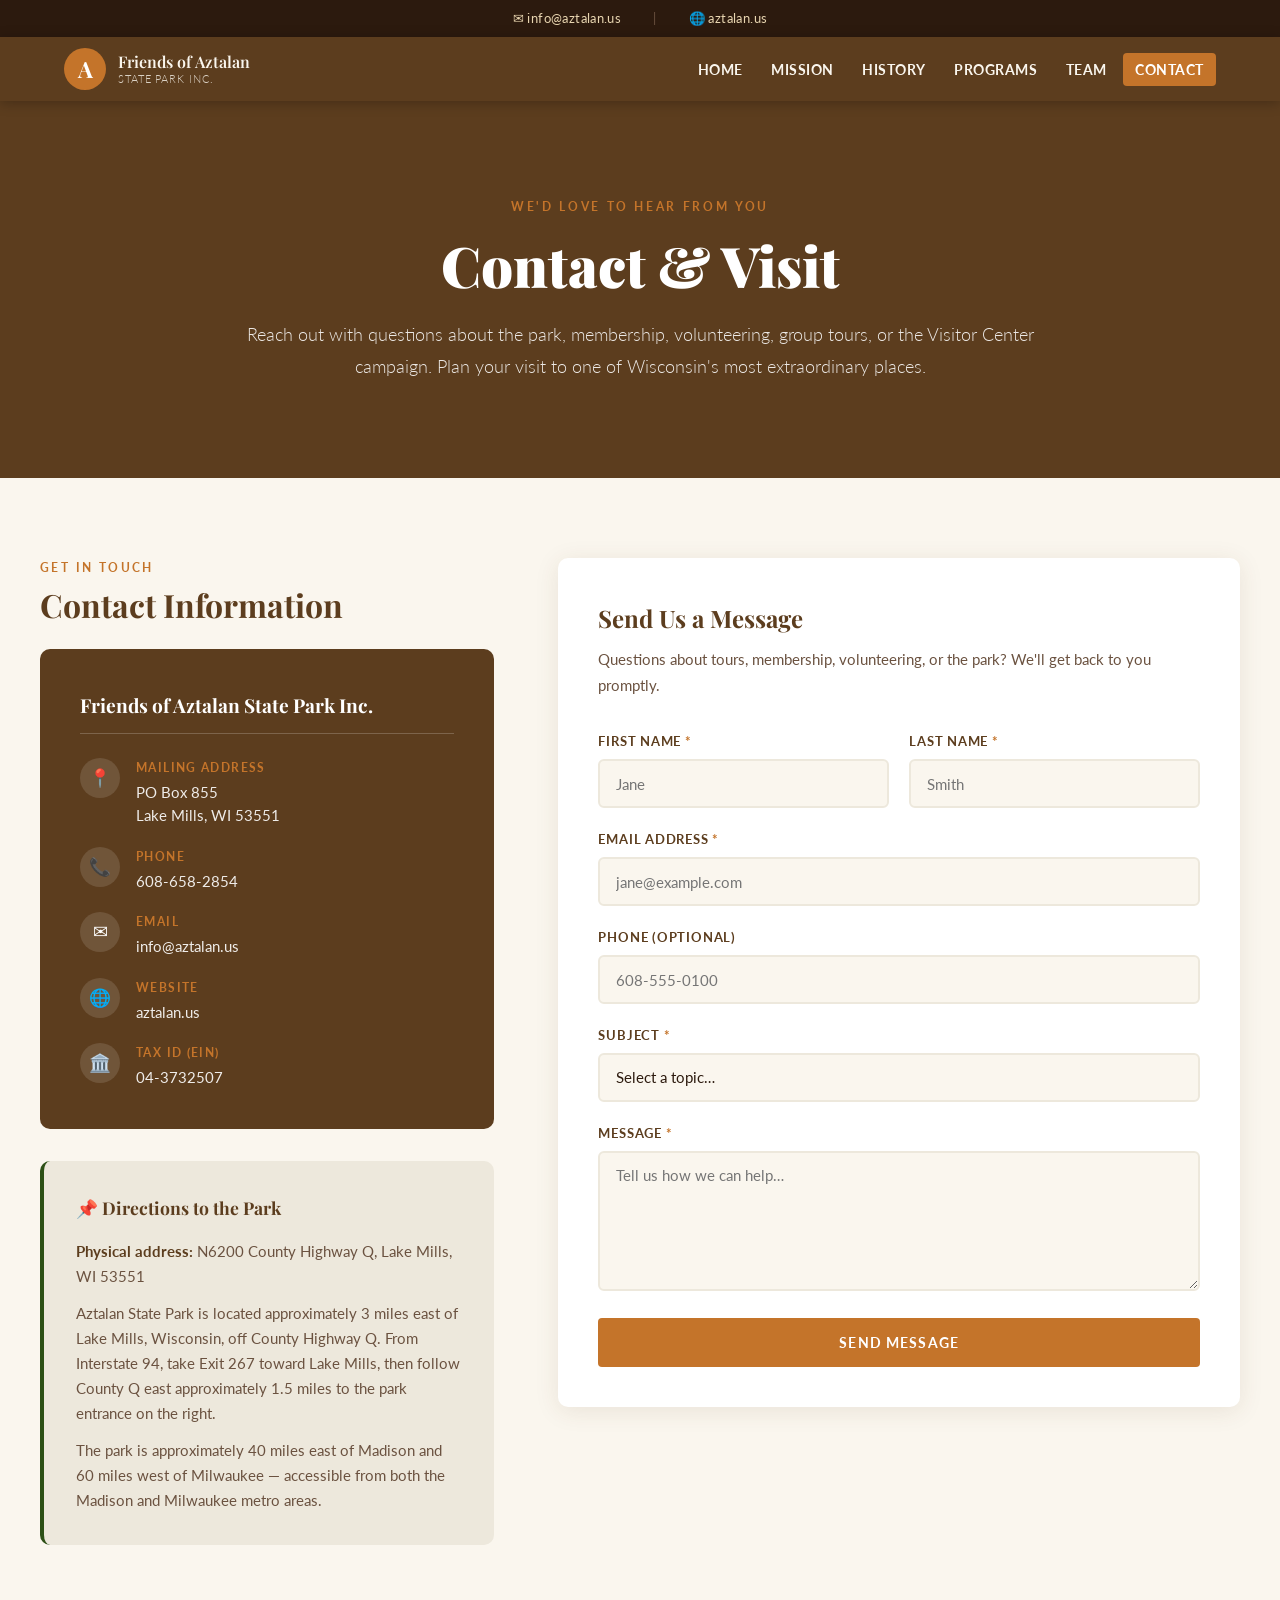
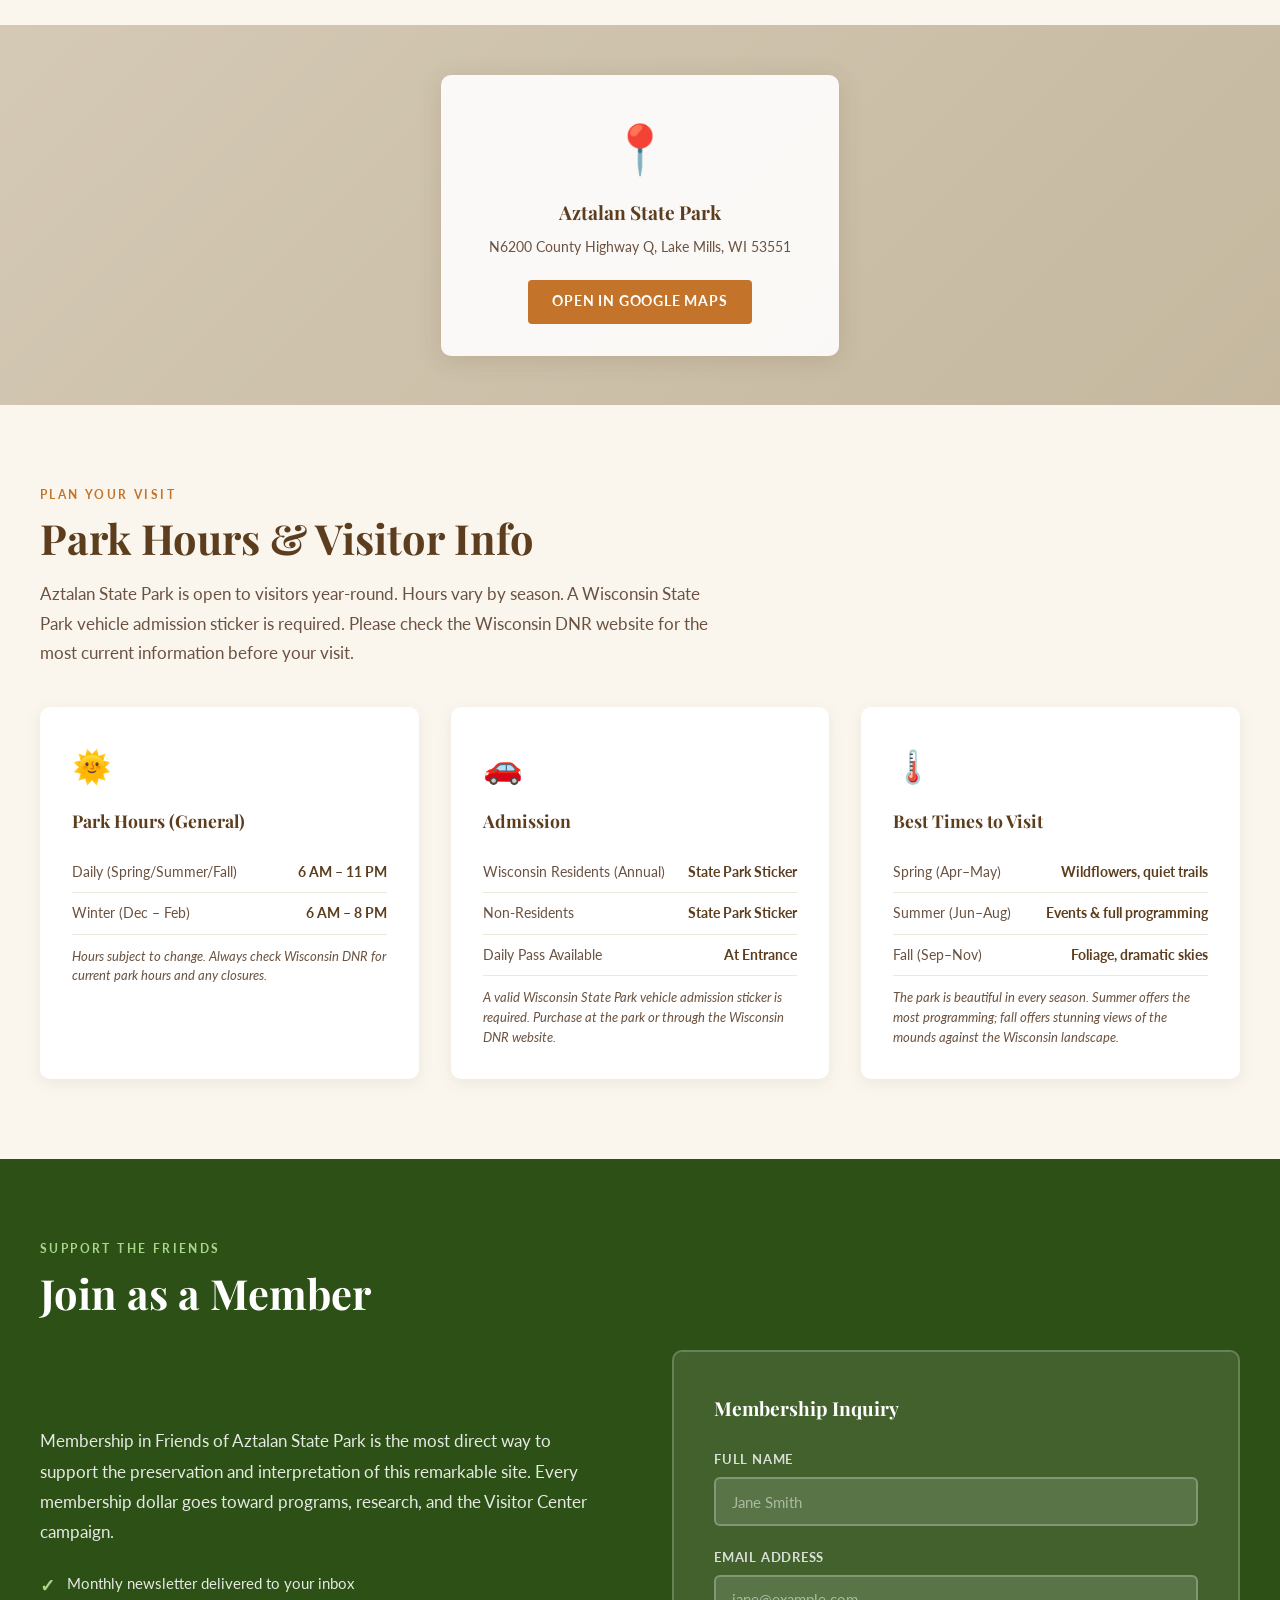
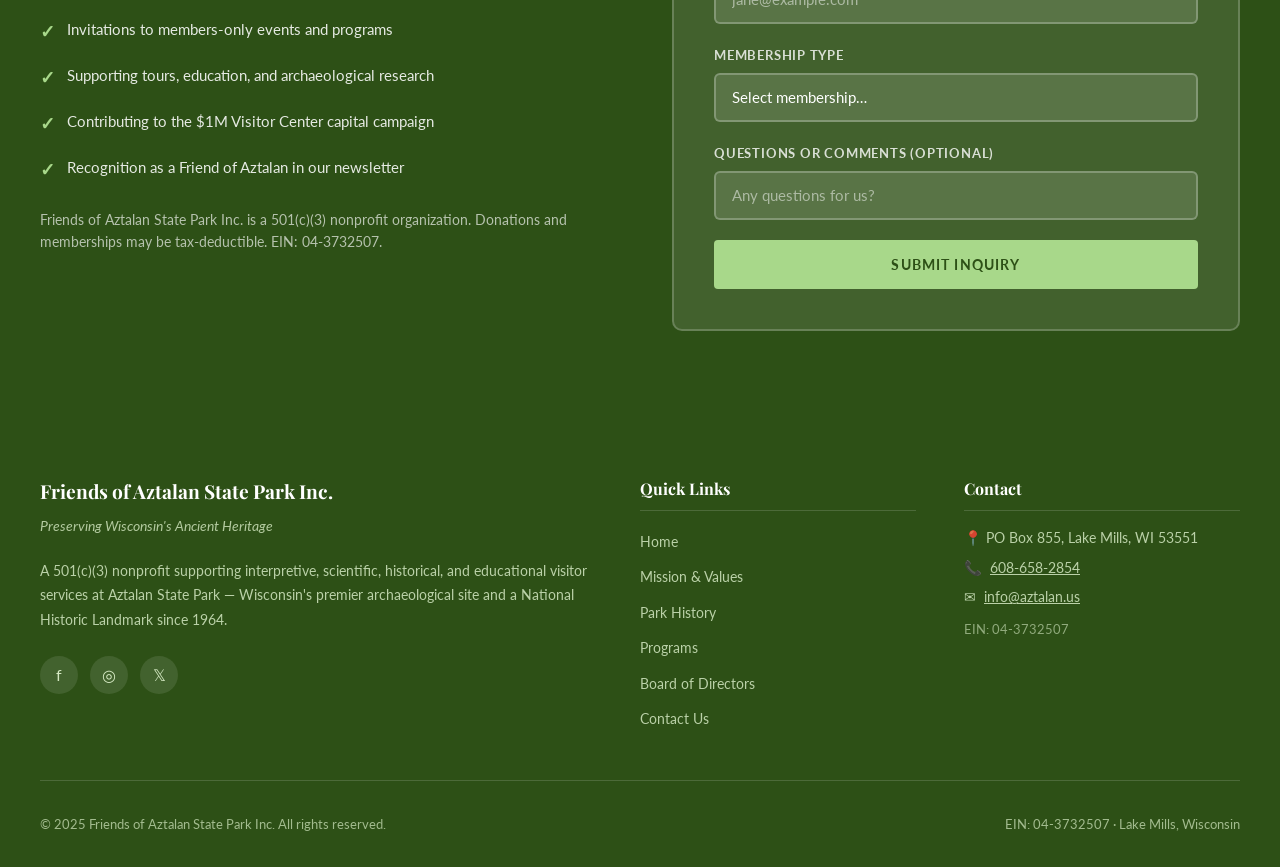
==== contact.html @ ed77bee3 "Add initial 6-page nonprofit website for Friends of Aztalan State Park Co-Authored-By: Claude Sonnet" ====
<!DOCTYPE html>
<html lang="en">
<head>
  <meta charset="UTF-8">
  <meta name="viewport" content="width=device-width, initial-scale=1.0">
  <title>Contact &amp; Visit — Friends of Aztalan State Park Inc.</title>
  <meta name="description" content="Contact Friends of Aztalan State Park Inc., get directions to the park, learn about park hours, and join as a member. PO Box 855, Lake Mills, WI 53551.">
  <link rel="preconnect" href="https://fonts.googleapis.com">
  <link rel="preconnect" href="https://fonts.gstatic.com" crossorigin>
  <link href="https://fonts.googleapis.com/css2?family=Playfair+Display:ital,wght@0,400;0,600;0,700;0,900;1,400;1,600&family=Lato:wght@300;400;700&display=swap" rel="stylesheet">
  <style>
    :root {
      --color-primary: #5C3D1E;
      --color-secondary: #2D5016;
      --color-accent: #C4742A;
      --color-bg: #FAF6EE;
      --color-bg-alt: #EDE8DC;
      --color-text: #2C1A0E;
      --color-text-light: #6B5240;
      --color-top-bar: #2C1A0E;
      --color-top-bar-text: #E8D5B0;
      --color-nav: #5C3D1E;
      --color-nav-text: #FAF6EE;
      --color-footer: #2D5016;
      --color-footer-text: #D4E8C2;
    }
    *, *::before, *::after { box-sizing: border-box; margin: 0; padding: 0; }
    html { scroll-behavior: smooth; }
    body { font-family: 'Lato', sans-serif; background: var(--color-bg); color: var(--color-text); line-height: 1.7; }

    .top-bar { background: var(--color-top-bar); color: var(--color-top-bar-text); font-size: 0.825rem; letter-spacing: 0.03em; padding: 0.45rem 1.5rem; display: flex; justify-content: center; align-items: center; gap: 2rem; flex-wrap: wrap; }
    .top-bar a { color: var(--color-top-bar-text); text-decoration: none; transition: color 0.2s; }
    .top-bar a:hover { color: var(--color-accent); }
    .top-bar-divider { color: #6B5240; }
    .nav-wrapper { position: sticky; top: 0; z-index: 1000; background: var(--color-nav); box-shadow: 0 2px 12px rgba(0,0,0,0.25); }
    nav { max-width: 1200px; margin: 0 auto; padding: 0 1.5rem; display: flex; align-items: center; justify-content: space-between; min-height: 64px; }
    .nav-brand { display: flex; align-items: center; gap: 0.75rem; text-decoration: none; color: var(--color-nav-text); }
    .nav-logo { width: 42px; height: 42px; background: var(--color-accent); border-radius: 50%; display: flex; align-items: center; justify-content: center; font-family: 'Playfair Display', serif; font-size: 1.4rem; font-weight: 700; color: #fff; flex-shrink: 0; }
    .nav-brand-text { font-family: 'Playfair Display', serif; font-size: 1rem; font-weight: 600; line-height: 1.25; color: var(--color-nav-text); }
    .nav-brand-text span { display: block; font-size: 0.7rem; font-family: 'Lato', sans-serif; font-weight: 300; letter-spacing: 0.08em; text-transform: uppercase; opacity: 0.8; }
    .nav-links { display: flex; list-style: none; gap: 0.25rem; align-items: center; }
    .nav-links a { color: var(--color-nav-text); text-decoration: none; font-size: 0.9rem; font-weight: 700; letter-spacing: 0.04em; text-transform: uppercase; padding: 0.5rem 0.75rem; border-radius: 4px; transition: background 0.2s, color 0.2s; }
    .nav-links a:hover, .nav-links a.active { background: var(--color-accent); color: #fff; }
    .hamburger { display: none; flex-direction: column; gap: 5px; cursor: pointer; padding: 8px; background: none; border: none; }
    .hamburger span { display: block; width: 26px; height: 2px; background: var(--color-nav-text); border-radius: 2px; transition: all 0.3s; }
    .hamburger.open span:nth-child(1) { transform: translateY(7px) rotate(45deg); }
    .hamburger.open span:nth-child(2) { opacity: 0; }
    .hamburger.open span:nth-child(3) { transform: translateY(-7px) rotate(-45deg); }

    /* PAGE HERO */
    .page-hero { position: relative; background: var(--color-primary); color: #fff; padding: 6rem 1.5rem; overflow: hidden; }
    .page-hero-bg { position: absolute; inset: 0; background-image: url('https://upload.wikimedia.org/wikipedia/commons/9/91/Aztalan_State_Park_Entrance_Sign.jpg'); background-size: cover; background-position: center; opacity: 0.18; }
    .page-hero-content { position: relative; max-width: 800px; margin: 0 auto; text-align: center; }
    .page-hero-label { font-size: 0.75rem; font-weight: 700; letter-spacing: 0.22em; text-transform: uppercase; color: var(--color-accent); margin-bottom: 1rem; display: block; }
    .page-hero h1 { font-family: 'Playfair Display', serif; font-size: clamp(2.2rem, 5vw, 3.5rem); font-weight: 900; line-height: 1.15; margin-bottom: 1.25rem; }
    .page-hero p { font-size: 1.15rem; opacity: 0.88; line-height: 1.75; font-weight: 300; }

    section { padding: 5rem 1.5rem; }
    .container { max-width: 1200px; margin: 0 auto; }
    .section-label { font-size: 0.75rem; font-weight: 700; letter-spacing: 0.2em; text-transform: uppercase; color: var(--color-accent); margin-bottom: 0.5rem; }
    .section-title { font-family: 'Playfair Display', serif; font-size: clamp(1.8rem, 4vw, 2.6rem); font-weight: 700; color: var(--color-primary); line-height: 1.2; margin-bottom: 1rem; }

    /* CONTACT + FORM GRID */
    .contact-grid {
      display: grid;
      grid-template-columns: 1fr 1.5fr;
      gap: 4rem;
      align-items: start;
    }

    /* CONTACT DETAILS */
    .contact-details { }
    .contact-card {
      background: var(--color-primary);
      color: #fff;
      border-radius: 10px;
      padding: 2.5rem;
      margin-bottom: 2rem;
    }
    .contact-card h3 {
      font-family: 'Playfair Display', serif;
      font-size: 1.2rem;
      color: #fff;
      margin-bottom: 1.5rem;
      padding-bottom: 0.75rem;
      border-bottom: 1px solid rgba(255,255,255,0.2);
    }
    .contact-item {
      display: flex;
      gap: 1rem;
      align-items: flex-start;
      margin-bottom: 1.25rem;
    }
    .contact-item:last-child { margin-bottom: 0; }
    .contact-item-icon {
      width: 40px;
      height: 40px;
      background: rgba(255,255,255,0.12);
      border-radius: 50%;
      display: flex;
      align-items: center;
      justify-content: center;
      font-size: 1.1rem;
      flex-shrink: 0;
    }
    .contact-item-body { }
    .contact-item-label { font-size: 0.72rem; font-weight: 700; letter-spacing: 0.12em; text-transform: uppercase; color: var(--color-accent); margin-bottom: 0.2rem; }
    .contact-item-value { font-size: 0.95rem; color: rgba(255,255,255,0.9); line-height: 1.5; }
    .contact-item-value a { color: rgba(255,255,255,0.9); text-decoration: none; transition: color 0.2s; }
    .contact-item-value a:hover { color: var(--color-accent); }

    /* DIRECTIONS */
    .directions-card {
      background: var(--color-bg-alt);
      border-radius: 10px;
      padding: 2rem;
      border-left: 4px solid var(--color-secondary);
    }
    .directions-card h4 {
      font-family: 'Playfair Display', serif;
      font-size: 1.1rem;
      color: var(--color-primary);
      margin-bottom: 1rem;
    }
    .directions-card p { font-size: 0.92rem; color: var(--color-text-light); line-height: 1.7; margin-bottom: 0.75rem; }
    .directions-card p:last-child { margin-bottom: 0; }
    .directions-card strong { color: var(--color-primary); }

    /* CONTACT FORM */
    .contact-form-wrap {
      background: #fff;
      border-radius: 10px;
      padding: 2.5rem;
      box-shadow: 0 4px 24px rgba(92,61,30,0.1);
    }
    .contact-form-wrap h3 {
      font-family: 'Playfair Display', serif;
      font-size: 1.5rem;
      color: var(--color-primary);
      margin-bottom: 0.5rem;
    }
    .contact-form-wrap p {
      font-size: 0.95rem;
      color: var(--color-text-light);
      margin-bottom: 2rem;
    }
    .form-row { display: grid; grid-template-columns: 1fr 1fr; gap: 1.25rem; }
    .form-group { margin-bottom: 1.25rem; }
    .form-group label { display: block; font-size: 0.82rem; font-weight: 700; letter-spacing: 0.06em; text-transform: uppercase; color: var(--color-primary); margin-bottom: 0.4rem; }
    .form-group input,
    .form-group select,
    .form-group textarea {
      width: 100%;
      padding: 0.85rem 1rem;
      border: 2px solid var(--color-bg-alt);
      border-radius: 6px;
      font-family: 'Lato', sans-serif;
      font-size: 0.95rem;
      color: var(--color-text);
      background: var(--color-bg);
      transition: border-color 0.2s, box-shadow 0.2s;
      outline: none;
      -webkit-appearance: none;
    }
    .form-group input:focus,
    .form-group select:focus,
    .form-group textarea:focus {
      border-color: var(--color-accent);
      box-shadow: 0 0 0 3px rgba(196,116,42,0.15);
    }
    .form-group textarea { resize: vertical; min-height: 140px; }
    .form-submit { margin-top: 0.5rem; }
    .btn-submit {
      background: var(--color-accent);
      color: #fff;
      border: none;
      padding: 1rem 2.5rem;
      border-radius: 4px;
      font-family: 'Lato', sans-serif;
      font-size: 0.9rem;
      font-weight: 700;
      letter-spacing: 0.08em;
      text-transform: uppercase;
      cursor: pointer;
      transition: background 0.2s, transform 0.2s, box-shadow 0.2s;
      width: 100%;
    }
    .btn-submit:hover { background: #a85e1f; transform: translateY(-2px); box-shadow: 0 6px 20px rgba(196,116,42,0.35); }
    .form-success {
      display: none;
      background: #e8f5e1;
      border: 2px solid var(--color-secondary);
      border-radius: 8px;
      padding: 1.5rem;
      text-align: center;
      color: var(--color-secondary);
      font-weight: 700;
      margin-top: 1rem;
    }

    /* MAP PLACEHOLDER */
    .map-section { background: var(--color-bg-alt); padding: 0; }
    .map-placeholder {
      width: 100%;
      height: 380px;
      background: linear-gradient(135deg, #d4c9b5 0%, #c5b89f 100%);
      display: flex;
      flex-direction: column;
      align-items: center;
      justify-content: center;
      gap: 1rem;
      color: var(--color-text-light);
      position: relative;
      overflow: hidden;
    }
    .map-placeholder::before {
      content: '';
      position: absolute;
      inset: 0;
      background-image: url('https://upload.wikimedia.org/wikipedia/commons/thumb/b/b5/Aztalan_platform_mound_panorama.jpg/1280px-Aztalan_platform_mound_panorama.jpg');
      background-size: cover;
      background-position: center;
      opacity: 0.2;
    }
    .map-placeholder-inner {
      position: relative;
      text-align: center;
      background: rgba(255,255,255,0.9);
      border-radius: 10px;
      padding: 2rem 3rem;
      box-shadow: 0 4px 24px rgba(92,61,30,0.15);
    }
    .map-pin { font-size: 3rem; display: block; margin-bottom: 0.5rem; }
    .map-address { font-family: 'Playfair Display', serif; font-size: 1.2rem; color: var(--color-primary); font-weight: 700; margin-bottom: 0.4rem; }
    .map-sub { font-size: 0.9rem; color: var(--color-text-light); margin-bottom: 1.25rem; }
    .map-link {
      display: inline-block;
      background: var(--color-accent);
      color: #fff;
      padding: 0.65rem 1.5rem;
      border-radius: 4px;
      text-decoration: none;
      font-weight: 700;
      font-size: 0.85rem;
      letter-spacing: 0.06em;
      text-transform: uppercase;
      transition: background 0.2s, transform 0.2s;
    }
    .map-link:hover { background: #a85e1f; transform: translateY(-2px); }

    /* PARK HOURS */
    .hours-section { }
    .hours-grid { display: grid; grid-template-columns: repeat(auto-fit, minmax(260px, 1fr)); gap: 2rem; margin-top: 2.5rem; }
    .hours-card { background: #fff; border-radius: 10px; padding: 2rem; box-shadow: 0 4px 16px rgba(92,61,30,0.08); }
    .hours-card-icon { font-size: 2rem; margin-bottom: 0.75rem; display: block; }
    .hours-card h4 { font-family: 'Playfair Display', serif; font-size: 1.1rem; color: var(--color-primary); margin-bottom: 1rem; }
    .hours-row { display: flex; justify-content: space-between; align-items: center; padding: 0.5rem 0; border-bottom: 1px solid var(--color-bg-alt); font-size: 0.9rem; }
    .hours-row:last-child { border-bottom: none; }
    .hours-day { color: var(--color-text-light); }
    .hours-time { font-weight: 700; color: var(--color-primary); }
    .hours-note { font-size: 0.82rem; color: var(--color-text-light); font-style: italic; margin-top: 0.75rem; line-height: 1.5; }

    /* MEMBERSHIP SECTION */
    .membership-section {
      background: var(--color-secondary);
      color: #fff;
      padding: 5rem 1.5rem;
    }
    .membership-inner { max-width: 1200px; margin: 0 auto; }
    .membership-section .section-label { color: #a8d88a; }
    .membership-section .section-title { color: #fff; }
    .membership-grid { display: grid; grid-template-columns: 1fr 1fr; gap: 4rem; align-items: center; margin-top: 2rem; }
    .membership-benefits { display: flex; flex-direction: column; gap: 1rem; margin-top: 1.5rem; }
    .membership-benefit { display: flex; gap: 0.75rem; align-items: flex-start; }
    .membership-benefit-check { color: #a8d88a; font-size: 1.1rem; flex-shrink: 0; font-weight: 700; }
    .membership-benefit-text { font-size: 0.95rem; color: rgba(255,255,255,0.88); line-height: 1.6; }
    .membership-form-box { background: rgba(255,255,255,0.1); border: 2px solid rgba(255,255,255,0.2); border-radius: 10px; padding: 2.5rem; }
    .membership-form-box h4 { font-family: 'Playfair Display', serif; font-size: 1.2rem; color: #fff; margin-bottom: 1.5rem; }
    .membership-form-box .form-group label { color: rgba(255,255,255,0.8); }
    .membership-form-box input,
    .membership-form-box select {
      background: rgba(255,255,255,0.12);
      border-color: rgba(255,255,255,0.25);
      color: #fff;
    }
    .membership-form-box input::placeholder { color: rgba(255,255,255,0.5); }
    .membership-form-box input:focus,
    .membership-form-box select:focus { border-color: #a8d88a; box-shadow: 0 0 0 3px rgba(168,216,138,0.2); }
    .membership-form-box select option { background: var(--color-secondary); color: #fff; }
    .btn-green { background: #a8d88a; color: var(--color-secondary); border: none; padding: 1rem 2.5rem; border-radius: 4px; font-family: 'Lato', sans-serif; font-size: 0.9rem; font-weight: 700; letter-spacing: 0.08em; text-transform: uppercase; cursor: pointer; transition: all 0.2s; width: 100%; }
    .btn-green:hover { background: #8ec46e; transform: translateY(-2px); box-shadow: 0 6px 20px rgba(0,0,0,0.2); }

    /* FADE IN */
    .fade-in { opacity: 0; transform: translateY(30px); transition: opacity 0.7s ease, transform 0.7s ease; }
    .fade-in.visible { opacity: 1; transform: translateY(0); }
    .fade-in-delay-1 { transition-delay: 0.1s; }
    .fade-in-delay-2 { transition-delay: 0.2s; }
    .fade-in-delay-3 { transition-delay: 0.3s; }

    footer { background: var(--color-footer); color: var(--color-footer-text); padding: 4rem 1.5rem 2rem; }
    .footer-grid { max-width: 1200px; margin: 0 auto; display: grid; grid-template-columns: 2fr 1fr 1fr; gap: 3rem; margin-bottom: 3rem; }
    .footer-brand h3 { font-family: 'Playfair Display', serif; font-size: 1.2rem; color: #fff; margin-bottom: 0.5rem; }
    .footer-tagline { font-size: 0.85rem; font-style: italic; color: rgba(212,232,194,0.8); margin-bottom: 1.25rem; }
    .footer-desc { font-size: 0.9rem; color: rgba(212,232,194,0.85); line-height: 1.7; margin-bottom: 1.5rem; }
    .footer-social { display: flex; gap: 0.75rem; }
    .footer-social a { width: 38px; height: 38px; background: rgba(255,255,255,0.1); border-radius: 50%; display: flex; align-items: center; justify-content: center; color: var(--color-footer-text); text-decoration: none; font-size: 1rem; transition: background 0.2s, color 0.2s; }
    .footer-social a:hover { background: var(--color-accent); color: #fff; }
    .footer-col h4 { font-family: 'Playfair Display', serif; font-size: 1rem; color: #fff; margin-bottom: 1rem; padding-bottom: 0.5rem; border-bottom: 1px solid rgba(255,255,255,0.15); }
    .footer-links { list-style: none; display: flex; flex-direction: column; gap: 0.5rem; }
    .footer-links a { color: rgba(212,232,194,0.85); text-decoration: none; font-size: 0.9rem; transition: color 0.2s; }
    .footer-links a:hover { color: #fff; }
    .footer-contact-item { display: flex; align-items: flex-start; gap: 0.5rem; font-size: 0.9rem; color: rgba(212,232,194,0.85); margin-bottom: 0.5rem; line-height: 1.5; }
    .footer-bottom { max-width: 1200px; margin: 0 auto; padding-top: 2rem; border-top: 1px solid rgba(255,255,255,0.15); display: flex; justify-content: space-between; align-items: center; flex-wrap: wrap; gap: 1rem; font-size: 0.82rem; color: rgba(212,232,194,0.7); }

    @media (max-width: 900px) {
      .contact-grid { grid-template-columns: 1fr; }
      .membership-grid { grid-template-columns: 1fr; }
      .footer-grid { grid-template-columns: 1fr 1fr; }
      .footer-brand { grid-column: 1 / -1; }
    }
    @media (max-width: 700px) {
      .nav-links { display: none; flex-direction: column; position: absolute; top: 100%; left: 0; right: 0; background: var(--color-nav); padding: 1rem; gap: 0.25rem; box-shadow: 0 8px 24px rgba(0,0,0,0.3); }
      .nav-links.open { display: flex; }
      .hamburger { display: flex; }
      .footer-grid { grid-template-columns: 1fr; }
      .form-row { grid-template-columns: 1fr; }
    }
  </style>
</head>
<body>

  <div class="top-bar">
    <a href="mailto:info@aztalan.us">✉ info@aztalan.us</a>
    <span class="top-bar-divider">|</span>
    <a href="https://aztalan.us">🌐 aztalan.us</a>
  </div>

  <div class="nav-wrapper">
    <nav>
      <a href="index.html" class="nav-brand">
        <div class="nav-logo">A</div>
        <div class="nav-brand-text">
          Friends of Aztalan
          <span>State Park Inc.</span>
        </div>
      </a>
      <button class="hamburger" id="hamburger" aria-label="Toggle menu" aria-expanded="false">
        <span></span><span></span><span></span>
      </button>
      <ul class="nav-links" id="nav-links">
        <li><a href="index.html">Home</a></li>
        <li><a href="mission.html">Mission</a></li>
        <li><a href="history.html">History</a></li>
        <li><a href="projects.html">Programs</a></li>
        <li><a href="team.html">Team</a></li>
        <li><a href="contact.html" class="active">Contact</a></li>
      </ul>
    </nav>
  </div>

  <!-- PAGE HERO -->
  <div class="page-hero">
    <div class="page-hero-bg"></div>
    <div class="page-hero-content">
      <span class="page-hero-label">We'd Love to Hear From You</span>
      <h1>Contact &amp; Visit</h1>
      <p>Reach out with questions about the park, membership, volunteering, group tours, or the Visitor Center campaign. Plan your visit to one of Wisconsin's most extraordinary places.</p>
    </div>
  </div>

  <!-- CONTACT + FORM -->
  <section>
    <div class="container">
      <div class="contact-grid">

        <!-- DETAILS COLUMN -->
        <div>
          <p class="section-label fade-in">Get in Touch</p>
          <h2 class="section-title fade-in fade-in-delay-1" style="font-size:clamp(1.5rem,3vw,2rem); margin-bottom:1.5rem;">Contact Information</h2>
          <div class="contact-card fade-in fade-in-delay-2">
            <h3>Friends of Aztalan State Park Inc.</h3>
            <div class="contact-item">
              <div class="contact-item-icon">📍</div>
              <div class="contact-item-body">
                <div class="contact-item-label">Mailing Address</div>
                <div class="contact-item-value">PO Box 855<br>Lake Mills, WI 53551</div>
              </div>
            </div>
            <div class="contact-item">
              <div class="contact-item-icon">📞</div>
              <div class="contact-item-body">
                <div class="contact-item-label">Phone</div>
                <div class="contact-item-value"><a href="tel:6086582854">608-658-2854</a></div>
              </div>
            </div>
            <div class="contact-item">
              <div class="contact-item-icon">✉</div>
              <div class="contact-item-body">
                <div class="contact-item-label">Email</div>
                <div class="contact-item-value"><a href="mailto:info@aztalan.us">info@aztalan.us</a></div>
              </div>
            </div>
            <div class="contact-item">
              <div class="contact-item-icon">🌐</div>
              <div class="contact-item-body">
                <div class="contact-item-label">Website</div>
                <div class="contact-item-value"><a href="https://aztalan.us">aztalan.us</a></div>
              </div>
            </div>
            <div class="contact-item">
              <div class="contact-item-icon">🏛️</div>
              <div class="contact-item-body">
                <div class="contact-item-label">Tax ID (EIN)</div>
                <div class="contact-item-value">04-3732507</div>
              </div>
            </div>
          </div>

          <div class="directions-card fade-in fade-in-delay-3">
            <h4>📌 Directions to the Park</h4>
            <p><strong>Physical address:</strong> N6200 County Highway Q, Lake Mills, WI 53551</p>
            <p>Aztalan State Park is located approximately 3 miles east of Lake Mills, Wisconsin, off County Highway Q. From Interstate 94, take Exit 267 toward Lake Mills, then follow County Q east approximately 1.5 miles to the park entrance on the right.</p>
            <p>The park is approximately 40 miles east of Madison and 60 miles west of Milwaukee — accessible from both the Madison and Milwaukee metro areas.</p>
          </div>
        </div>

        <!-- FORM COLUMN -->
        <div class="contact-form-wrap fade-in fade-in-delay-1">
          <h3>Send Us a Message</h3>
          <p>Questions about tours, membership, volunteering, or the park? We'll get back to you promptly.</p>
          <form id="contact-form" novalidate>
            <div class="form-row">
              <div class="form-group">
                <label for="fname">First Name <span aria-hidden="true" style="color:var(--color-accent);">*</span></label>
                <input type="text" id="fname" name="fname" placeholder="Jane" required autocomplete="given-name">
              </div>
              <div class="form-group">
                <label for="lname">Last Name <span aria-hidden="true" style="color:var(--color-accent);">*</span></label>
                <input type="text" id="lname" name="lname" placeholder="Smith" required autocomplete="family-name">
              </div>
            </div>
            <div class="form-group">
              <label for="email">Email Address <span aria-hidden="true" style="color:var(--color-accent);">*</span></label>
              <input type="email" id="email" name="email" placeholder="jane@example.com" required autocomplete="email">
            </div>
            <div class="form-group">
              <label for="phone">Phone (optional)</label>
              <input type="tel" id="phone" name="phone" placeholder="608-555-0100" autocomplete="tel">
            </div>
            <div class="form-group">
              <label for="subject">Subject <span aria-hidden="true" style="color:var(--color-accent);">*</span></label>
              <select id="subject" name="subject" required>
                <option value="" disabled selected>Select a topic…</option>
                <option value="membership">Membership</option>
                <option value="volunteer">Volunteering</option>
                <option value="tours">Group Tours</option>
                <option value="donation">Donation / Visitor Center Campaign</option>
                <option value="gardening">Indigenous Gardening Day</option>
                <option value="newsletter">Newsletter</option>
                <option value="general">General Inquiry</option>
              </select>
            </div>
            <div class="form-group">
              <label for="message">Message <span aria-hidden="true" style="color:var(--color-accent);">*</span></label>
              <textarea id="message" name="message" placeholder="Tell us how we can help…" required></textarea>
            </div>
            <div class="form-submit">
              <button type="submit" class="btn-submit">Send Message</button>
            </div>
            <div class="form-success" id="form-success" role="alert">
              ✓ Thank you! Your message has been received. We'll be in touch soon.
            </div>
          </form>
        </div>

      </div>
    </div>
  </section>

  <!-- MAP -->
  <div class="map-section">
    <div class="map-placeholder" role="img" aria-label="Map placeholder showing location of Aztalan State Park">
      <div class="map-placeholder-inner">
        <span class="map-pin">📍</span>
        <div class="map-address">Aztalan State Park</div>
        <div class="map-sub">N6200 County Highway Q, Lake Mills, WI 53551</div>
        <a href="https://maps.google.com/?q=Aztalan+State+Park,+N6200+County+Highway+Q,+Lake+Mills,+WI+53551" target="_blank" rel="noopener noreferrer" class="map-link">Open in Google Maps</a>
      </div>
    </div>
  </div>

  <!-- PARK HOURS -->
  <section class="hours-section">
    <div class="container">
      <p class="section-label fade-in">Plan Your Visit</p>
      <h2 class="section-title fade-in fade-in-delay-1">Park Hours &amp; Visitor Info</h2>
      <p style="color:var(--color-text-light); font-size:1.05rem; max-width:680px; line-height:1.75; margin-bottom:2rem;" class="fade-in fade-in-delay-2">Aztalan State Park is open to visitors year-round. Hours vary by season. A Wisconsin State Park vehicle admission sticker is required. Please check the Wisconsin DNR website for the most current information before your visit.</p>
      <div class="hours-grid">
        <div class="hours-card fade-in fade-in-delay-1">
          <span class="hours-card-icon">🌞</span>
          <h4>Park Hours (General)</h4>
          <div class="hours-row">
            <span class="hours-day">Daily (Spring/Summer/Fall)</span>
            <span class="hours-time">6 AM – 11 PM</span>
          </div>
          <div class="hours-row">
            <span class="hours-day">Winter (Dec – Feb)</span>
            <span class="hours-time">6 AM – 8 PM</span>
          </div>
          <p class="hours-note">Hours subject to change. Always check Wisconsin DNR for current park hours and any closures.</p>
        </div>
        <div class="hours-card fade-in fade-in-delay-2">
          <span class="hours-card-icon">🚗</span>
          <h4>Admission</h4>
          <div class="hours-row">
            <span class="hours-day">Wisconsin Residents (Annual)</span>
            <span class="hours-time">State Park Sticker</span>
          </div>
          <div class="hours-row">
            <span class="hours-day">Non-Residents</span>
            <span class="hours-time">State Park Sticker</span>
          </div>
          <div class="hours-row">
            <span class="hours-day">Daily Pass Available</span>
            <span class="hours-time">At Entrance</span>
          </div>
          <p class="hours-note">A valid Wisconsin State Park vehicle admission sticker is required. Purchase at the park or through the Wisconsin DNR website.</p>
        </div>
        <div class="hours-card fade-in fade-in-delay-3">
          <span class="hours-card-icon">🌡️</span>
          <h4>Best Times to Visit</h4>
          <div class="hours-row">
            <span class="hours-day">Spring (Apr–May)</span>
            <span class="hours-time">Wildflowers, quiet trails</span>
          </div>
          <div class="hours-row">
            <span class="hours-day">Summer (Jun–Aug)</span>
            <span class="hours-time">Events &amp; full programming</span>
          </div>
          <div class="hours-row">
            <span class="hours-day">Fall (Sep–Nov)</span>
            <span class="hours-time">Foliage, dramatic skies</span>
          </div>
          <p class="hours-note">The park is beautiful in every season. Summer offers the most programming; fall offers stunning views of the mounds against the Wisconsin landscape.</p>
        </div>
      </div>
    </div>
  </section>

  <!-- MEMBERSHIP JOIN -->
  <div class="membership-section">
    <div class="membership-inner">
      <p class="section-label fade-in">Support the Friends</p>
      <h2 class="section-title fade-in fade-in-delay-1">Join as a Member</h2>
      <div class="membership-grid">
        <div class="fade-in fade-in-delay-2">
          <p style="font-size:1.05rem; color:rgba(255,255,255,0.88); line-height:1.8; margin-bottom:1.25rem;">Membership in Friends of Aztalan State Park is the most direct way to support the preservation and interpretation of this remarkable site. Every membership dollar goes toward programs, research, and the Visitor Center campaign.</p>
          <div class="membership-benefits">
            <div class="membership-benefit">
              <span class="membership-benefit-check">✓</span>
              <span class="membership-benefit-text">Monthly newsletter delivered to your inbox</span>
            </div>
            <div class="membership-benefit">
              <span class="membership-benefit-check">✓</span>
              <span class="membership-benefit-text">Invitations to members-only events and programs</span>
            </div>
            <div class="membership-benefit">
              <span class="membership-benefit-check">✓</span>
              <span class="membership-benefit-text">Supporting tours, education, and archaeological research</span>
            </div>
            <div class="membership-benefit">
              <span class="membership-benefit-check">✓</span>
              <span class="membership-benefit-text">Contributing to the $1M Visitor Center capital campaign</span>
            </div>
            <div class="membership-benefit">
              <span class="membership-benefit-check">✓</span>
              <span class="membership-benefit-text">Recognition as a Friend of Aztalan in our newsletter</span>
            </div>
          </div>
          <p style="font-size:0.88rem; color:rgba(255,255,255,0.65); margin-top:1.5rem; line-height:1.6;">Friends of Aztalan State Park Inc. is a 501(c)(3) nonprofit organization. Donations and memberships may be tax-deductible. EIN: 04-3732507.</p>
        </div>
        <div class="membership-form-box fade-in fade-in-delay-3">
          <h4>Membership Inquiry</h4>
          <form id="membership-form" novalidate>
            <div class="form-group">
              <label for="mem-name">Full Name</label>
              <input type="text" id="mem-name" name="mem-name" placeholder="Jane Smith" autocomplete="name">
            </div>
            <div class="form-group">
              <label for="mem-email">Email Address</label>
              <input type="email" id="mem-email" name="mem-email" placeholder="jane@example.com" autocomplete="email">
            </div>
            <div class="form-group">
              <label for="mem-type">Membership Type</label>
              <select id="mem-type" name="mem-type">
                <option value="" disabled selected>Select membership…</option>
                <option value="individual">Individual Membership</option>
                <option value="family">Family Membership</option>
                <option value="patron">Patron / Sustaining</option>
              </select>
            </div>
            <div class="form-group">
              <label for="mem-message">Questions or Comments (optional)</label>
              <input type="text" id="mem-message" name="mem-message" placeholder="Any questions for us?">
            </div>
            <button type="submit" class="btn-green">Submit Inquiry</button>
            <div style="display:none;" id="mem-success" role="alert" style="margin-top:1rem; padding:1rem; background:rgba(168,216,138,0.2); border-radius:6px; color:#a8d88a; text-align:center; font-weight:700;">
              ✓ Thank you! We'll be in touch shortly.
            </div>
          </form>
        </div>
      </div>
    </div>
  </div>

  <footer>
    <div class="footer-grid">
      <div class="footer-brand">
        <h3>Friends of Aztalan State Park Inc.</h3>
        <p class="footer-tagline">Preserving Wisconsin's Ancient Heritage</p>
        <p class="footer-desc">A 501(c)(3) nonprofit supporting interpretive, scientific, historical, and educational visitor services at Aztalan State Park — Wisconsin's premier archaeological site and a National Historic Landmark since 1964.</p>
        <div class="footer-social">
          <a href="#" aria-label="Facebook">f</a>
          <a href="#" aria-label="Instagram">&#9678;</a>
          <a href="#" aria-label="Twitter">𝕏</a>
        </div>
      </div>
      <div class="footer-col">
        <h4>Quick Links</h4>
        <ul class="footer-links">
          <li><a href="index.html">Home</a></li>
          <li><a href="mission.html">Mission &amp; Values</a></li>
          <li><a href="history.html">Park History</a></li>
          <li><a href="projects.html">Programs</a></li>
          <li><a href="team.html">Board of Directors</a></li>
          <li><a href="contact.html">Contact Us</a></li>
        </ul>
      </div>
      <div class="footer-col">
        <h4>Contact</h4>
        <div class="footer-contact-item">📍 PO Box 855, Lake Mills, WI 53551</div>
        <div class="footer-contact-item">📞 <a href="tel:6086582854" style="color:inherit;">608-658-2854</a></div>
        <div class="footer-contact-item">✉ <a href="mailto:info@aztalan.us" style="color:inherit;">info@aztalan.us</a></div>
        <div class="footer-contact-item" style="margin-top:0.75rem; font-size:0.8rem; opacity:0.7;">EIN: 04-3732507</div>
      </div>
    </div>
    <div class="footer-bottom">
      <span>© 2025 Friends of Aztalan State Park Inc. All rights reserved.</span>
      <span>EIN: 04-3732507 · Lake Mills, Wisconsin</span>
    </div>
  </footer>

  <script>
    const hamburger = document.getElementById('hamburger');
    const navLinks = document.getElementById('nav-links');
    hamburger.addEventListener('click', () => {
      const open = navLinks.classList.toggle('open');
      hamburger.classList.toggle('open', open);
      hamburger.setAttribute('aria-expanded', open);
    });
    navLinks.querySelectorAll('a').forEach(a => {
      a.addEventListener('click', () => {
        navLinks.classList.remove('open');
        hamburger.classList.remove('open');
        hamburger.setAttribute('aria-expanded', false);
      });
    });

    const observer = new IntersectionObserver((entries) => {
      entries.forEach(entry => {
        if (entry.isIntersecting) { entry.target.classList.add('visible'); observer.unobserve(entry.target); }
      });
    }, { threshold: 0.1 });
    document.querySelectorAll('.fade-in').forEach(el => observer.observe(el));

    // Contact form
    document.getElementById('contact-form').addEventListener('submit', function(e) {
      e.preventDefault();
      const fname = document.getElementById('fname').value.trim();
      const email = document.getElementById('email').value.trim();
      const subject = document.getElementById('subject').value;
      const message = document.getElementById('message').value.trim();
      if (!fname || !email || !subject || !message) {
        alert('Please fill in all required fields.');
        return;
      }
      const success = document.getElementById('form-success');
      success.style.display = 'block';
      this.reset();
      setTimeout(() => { success.style.display = 'none'; }, 6000);
    });

    // Membership form
    document.getElementById('membership-form').addEventListener('submit', function(e) {
      e.preventDefault();
      const name = document.getElementById('mem-name').value.trim();
      const email = document.getElementById('mem-email').value.trim();
      if (!name || !email) {
        alert('Please enter your name and email address.');
        return;
      }
      const success = document.getElementById('mem-success');
      success.style.display = 'block';
      this.reset();
      setTimeout(() => { success.style.display = 'none'; }, 6000);
    });
  </script>
</body>
</html>
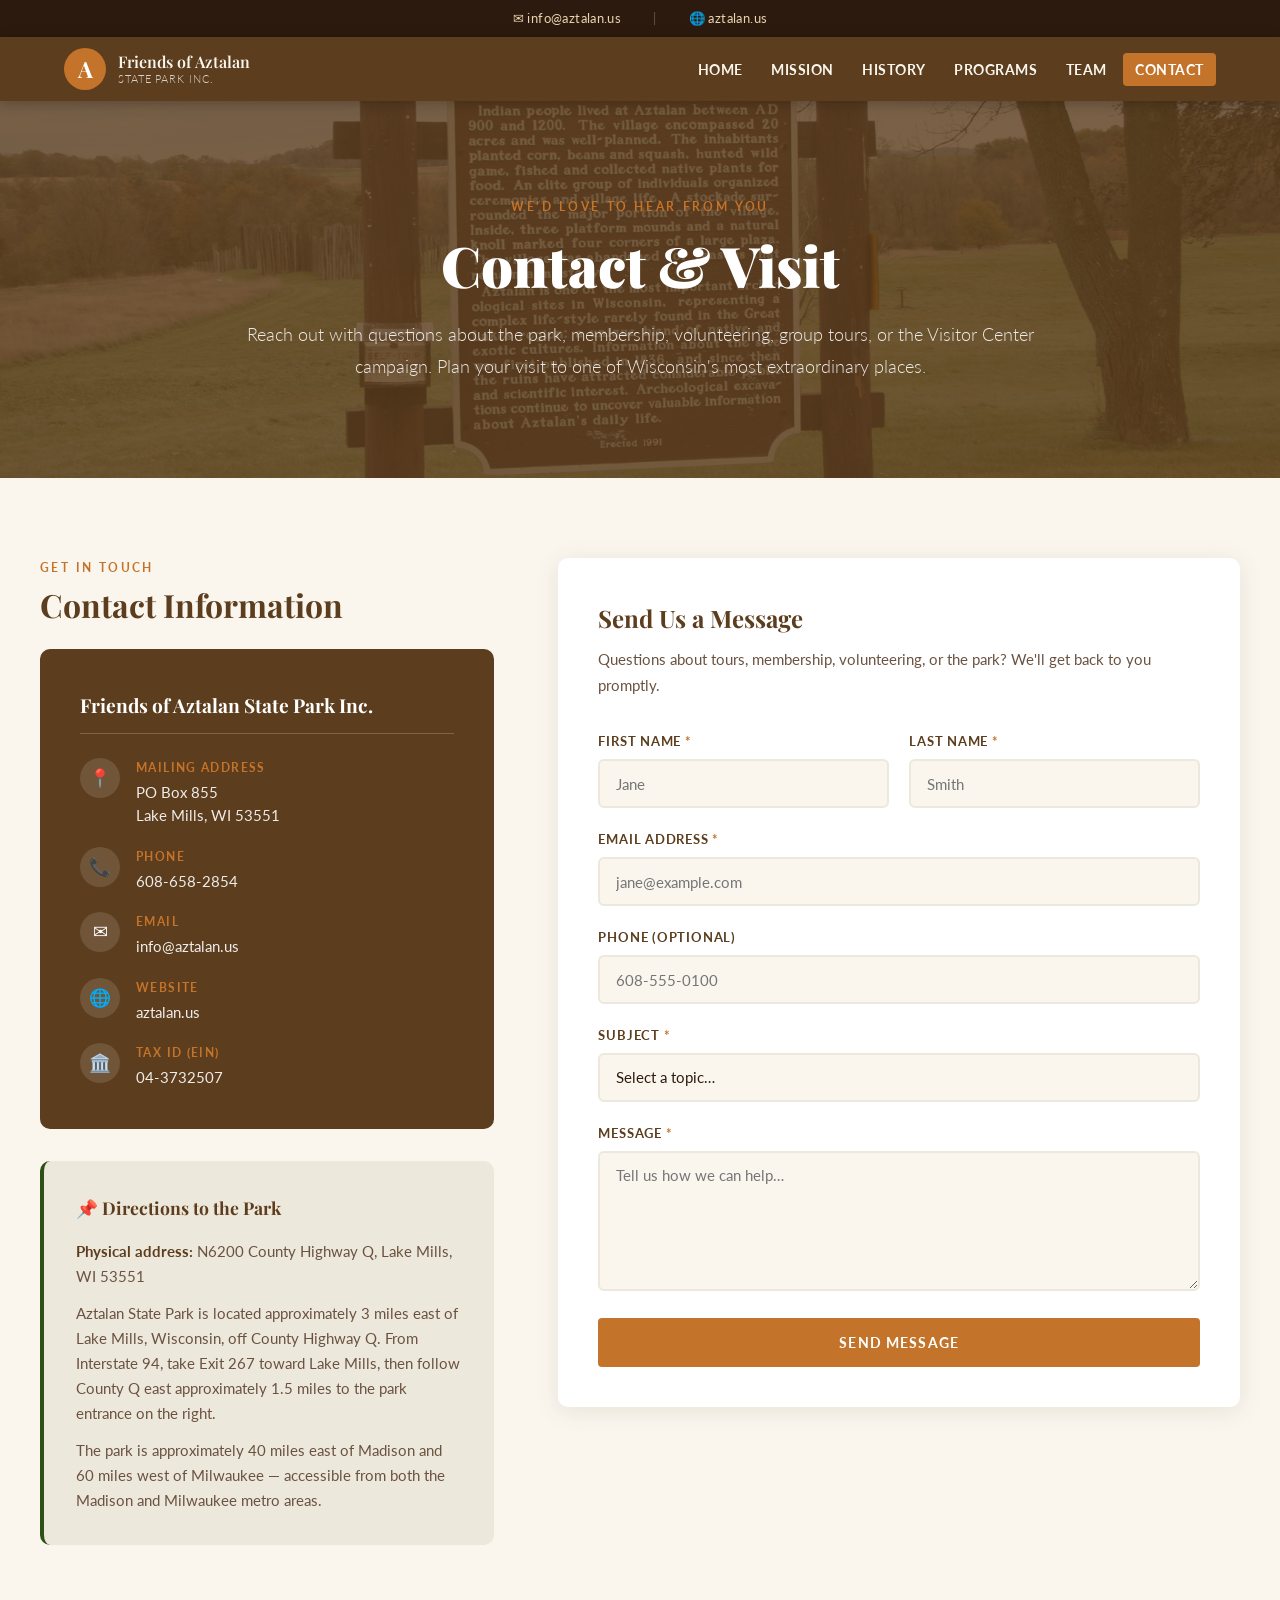
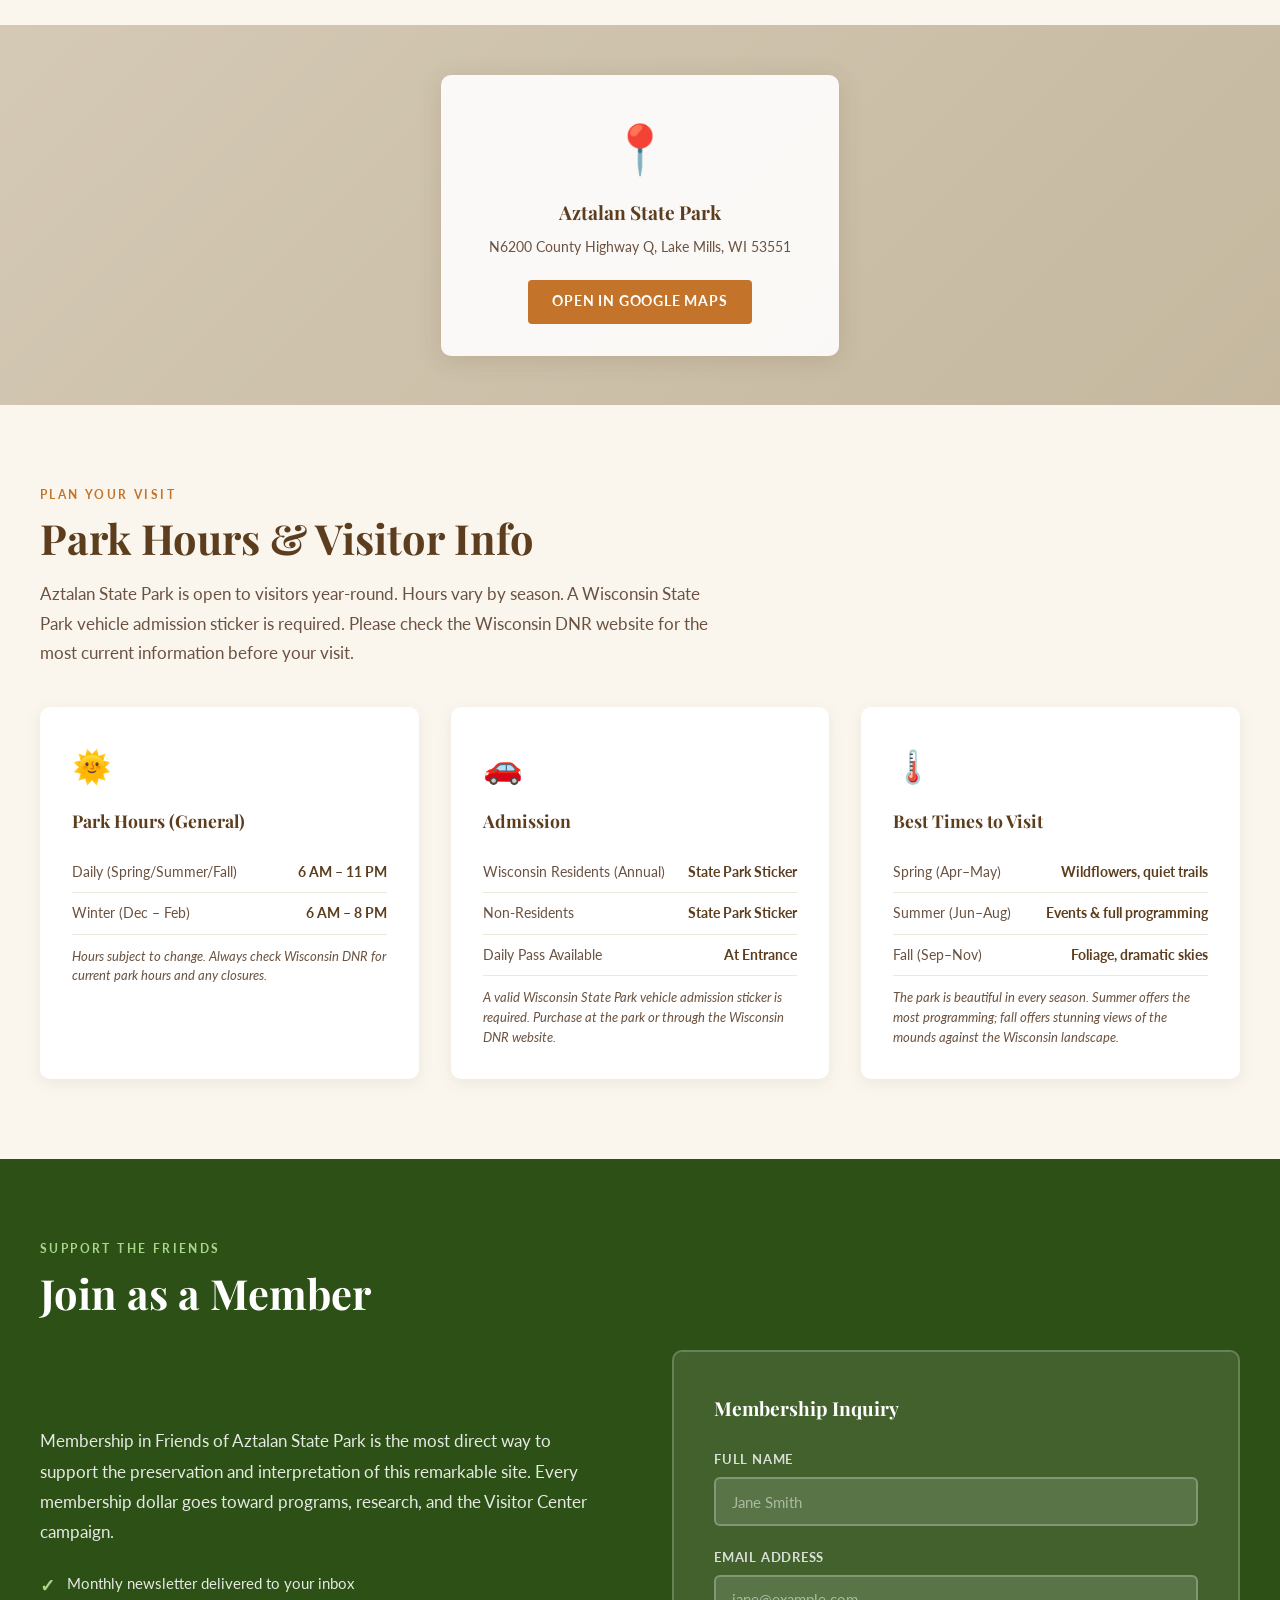
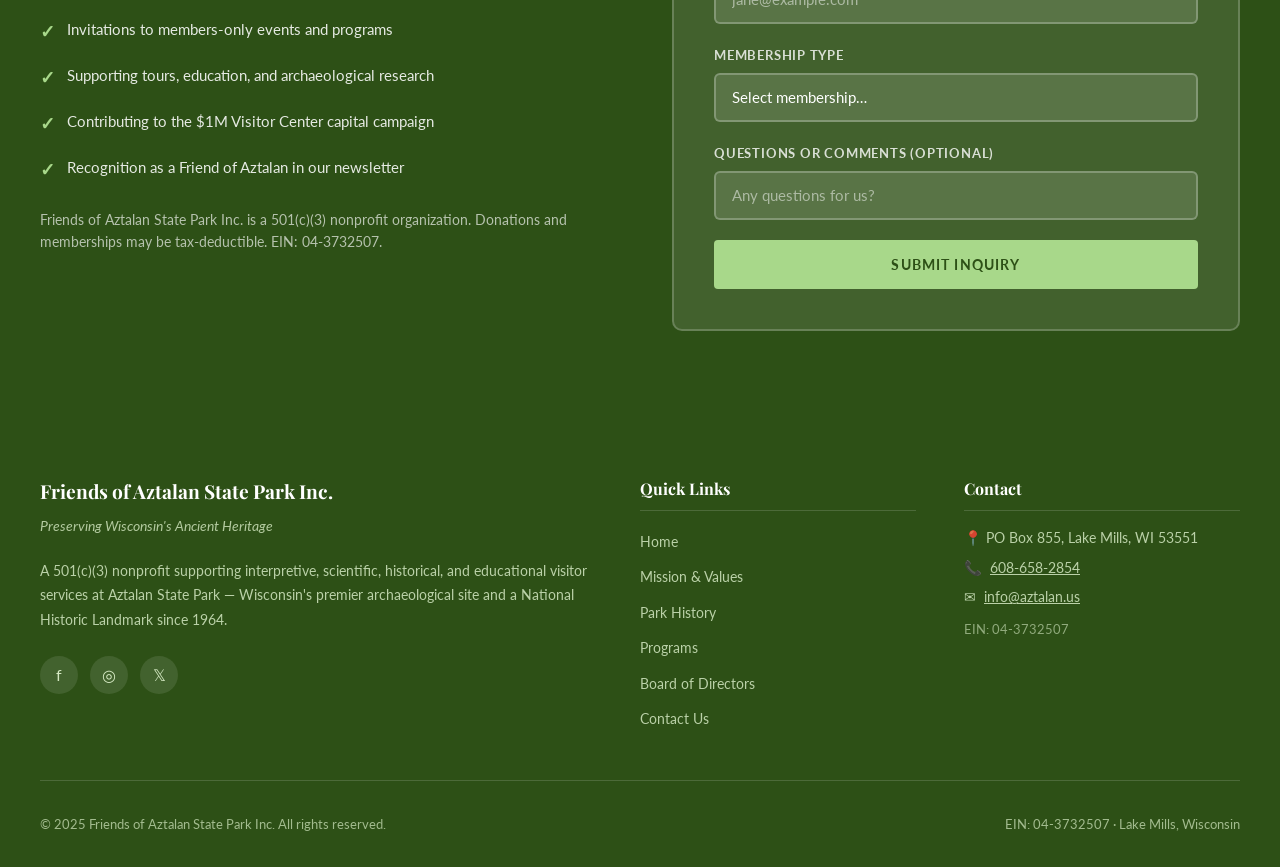
==== commit a4e52376: "Localize external Wikimedia images" ====
--- a/contact.html
+++ b/contact.html
@@ -49,7 +49,7 @@
 
     /* PAGE HERO */
     .page-hero { position: relative; background: var(--color-primary); color: #fff; padding: 6rem 1.5rem; overflow: hidden; }
-    .page-hero-bg { position: absolute; inset: 0; background-image: url('https://upload.wikimedia.org/wikipedia/commons/9/91/Aztalan_State_Park_Entrance_Sign.jpg'); background-size: cover; background-position: center; opacity: 0.18; }
+    .page-hero-bg { position: absolute; inset: 0; background-image: url('assets/images/Aztalan_State_Park_Entrance_Sign.jpg'); background-size: cover; background-position: center; opacity: 0.18; }
     .page-hero-content { position: relative; max-width: 800px; margin: 0 auto; text-align: center; }
     .page-hero-label { font-size: 0.75rem; font-weight: 700; letter-spacing: 0.22em; text-transform: uppercase; color: var(--color-accent); margin-bottom: 1rem; display: block; }
     .page-hero h1 { font-family: 'Playfair Display', serif; font-size: clamp(2.2rem, 5vw, 3.5rem); font-weight: 900; line-height: 1.15; margin-bottom: 1.25rem; }
@@ -217,7 +217,7 @@
       content: '';
       position: absolute;
       inset: 0;
-      background-image: url('https://upload.wikimedia.org/wikipedia/commons/thumb/b/b5/Aztalan_platform_mound_panorama.jpg/1280px-Aztalan_platform_mound_panorama.jpg');
+      background-image: url('assets/images/Clouds_Over_Mounds_At_Aztalan_State_Park_%28139778941%29.jpeg');
       background-size: cover;
       background-position: center;
       opacity: 0.2;
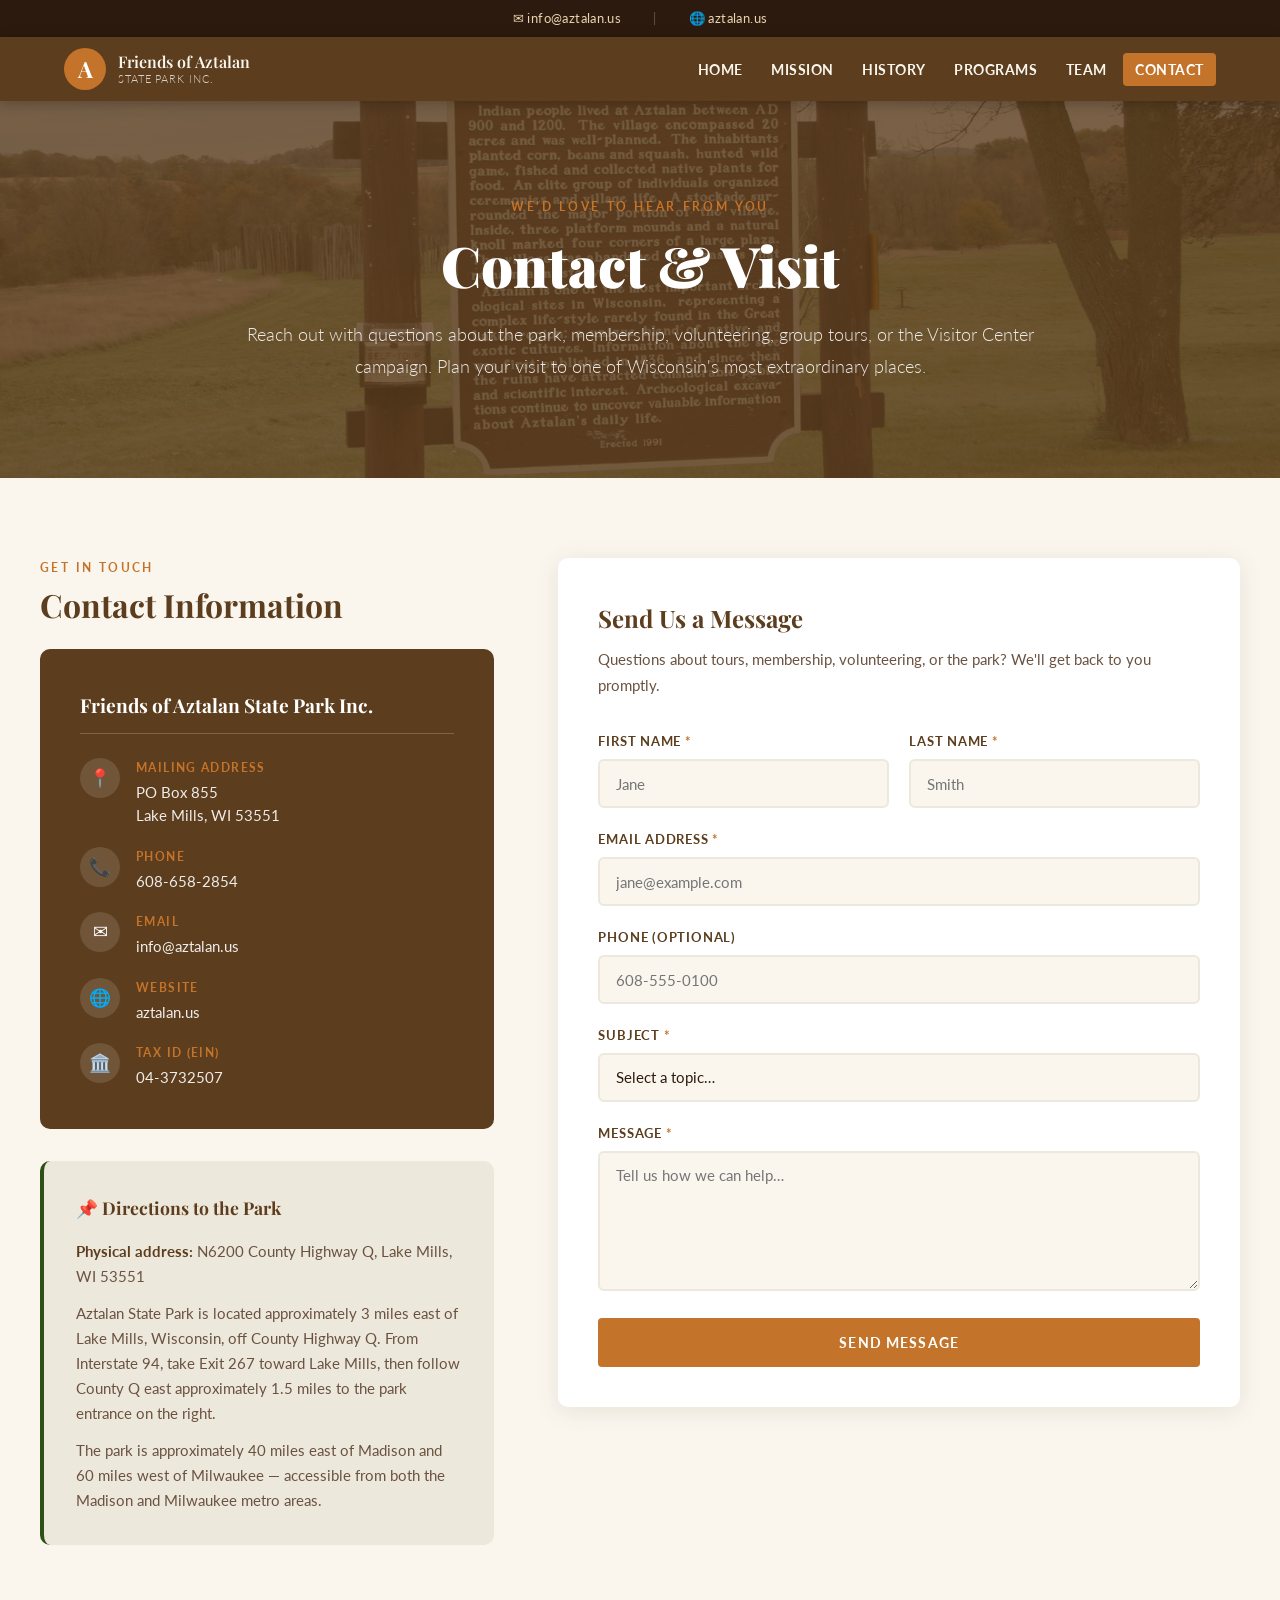
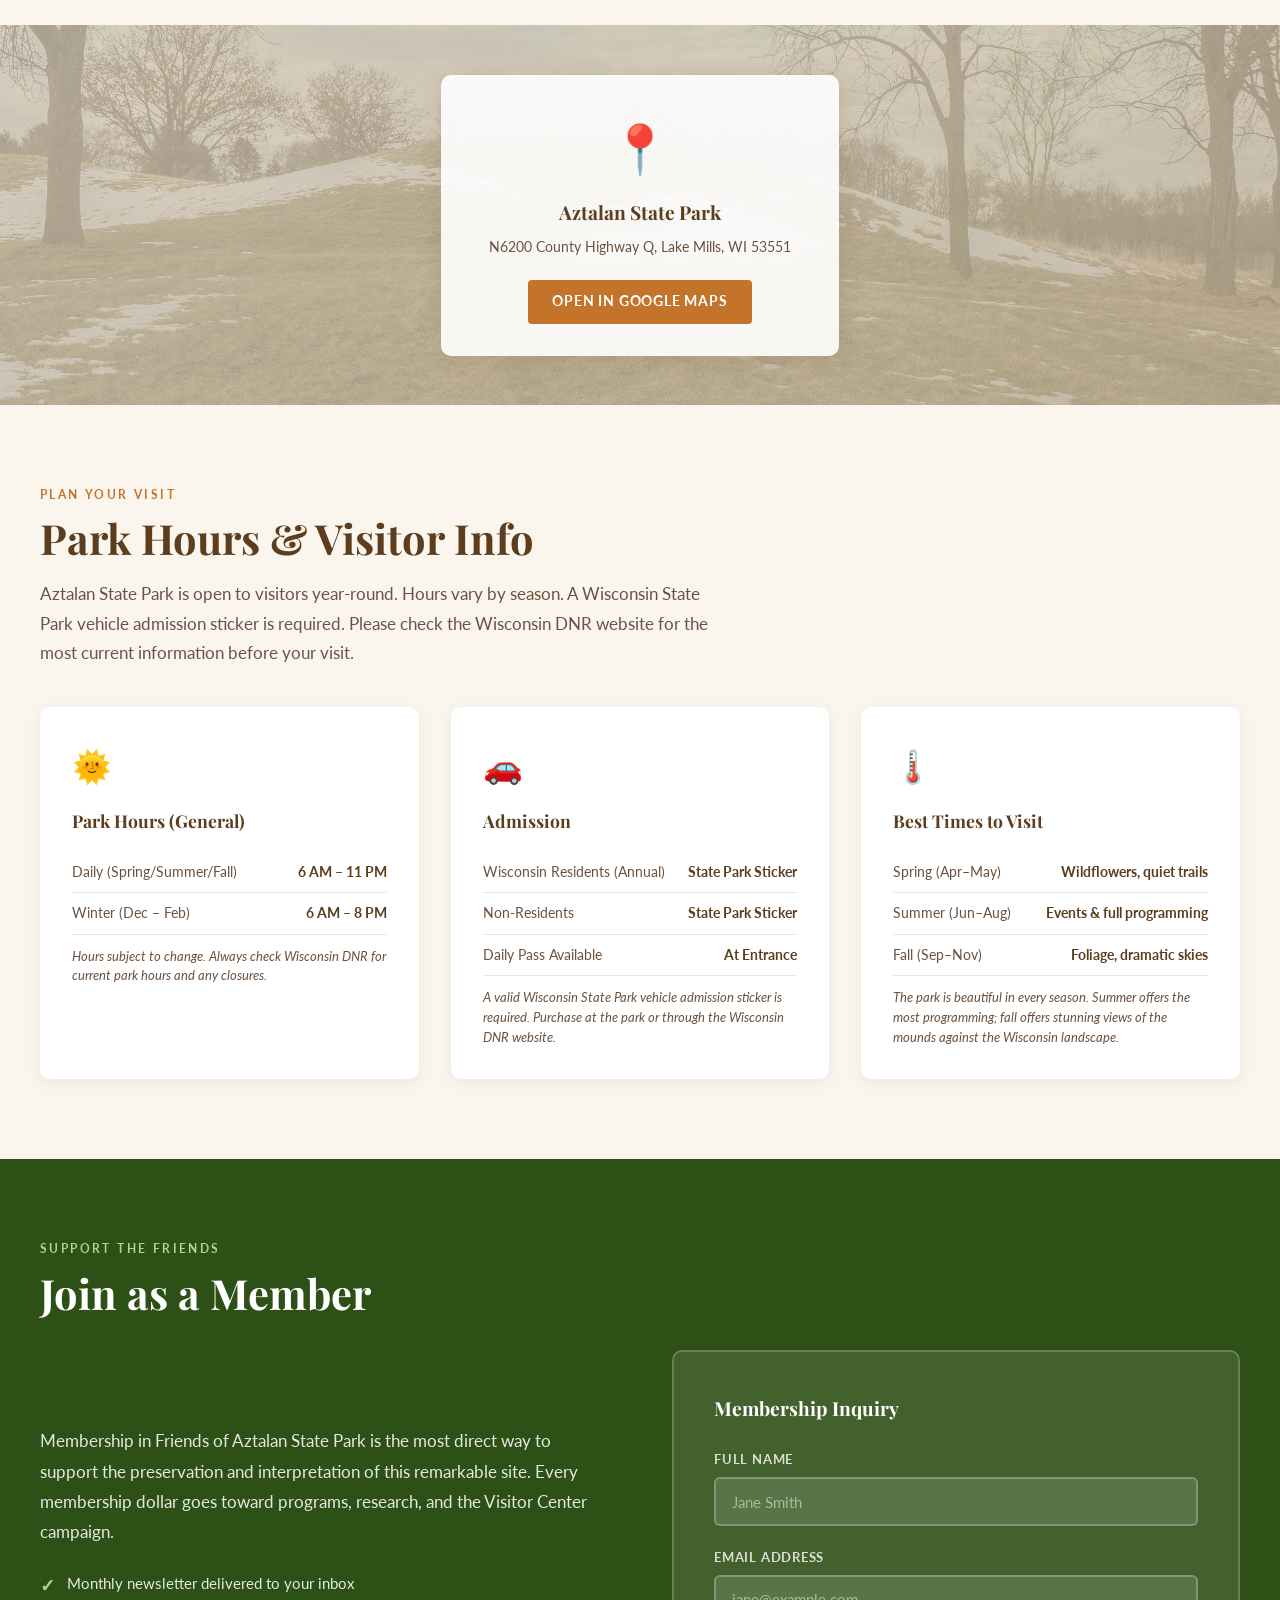
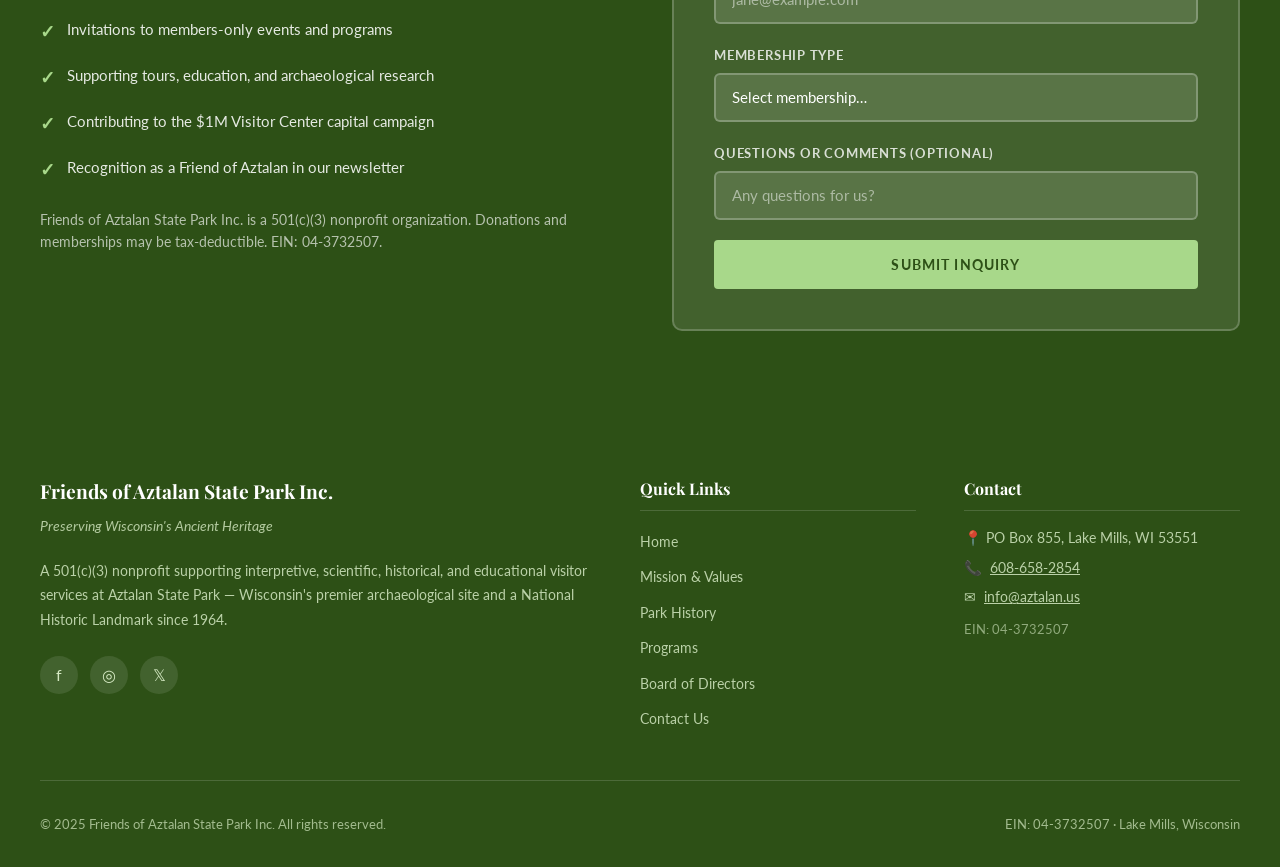
==== commit 8e5d0d85: "Fix cloud image filename for reliable local loading" ====
--- a/contact.html
+++ b/contact.html
@@ -217,7 +217,7 @@
       content: '';
       position: absolute;
       inset: 0;
-      background-image: url('assets/images/Clouds_Over_Mounds_At_Aztalan_State_Park_%28139778941%29.jpeg');
+      background-image: url('assets/images/Clouds_Over_Mounds_At_Aztalan_State_Park_139778941.jpeg');
       background-size: cover;
       background-position: center;
       opacity: 0.2;
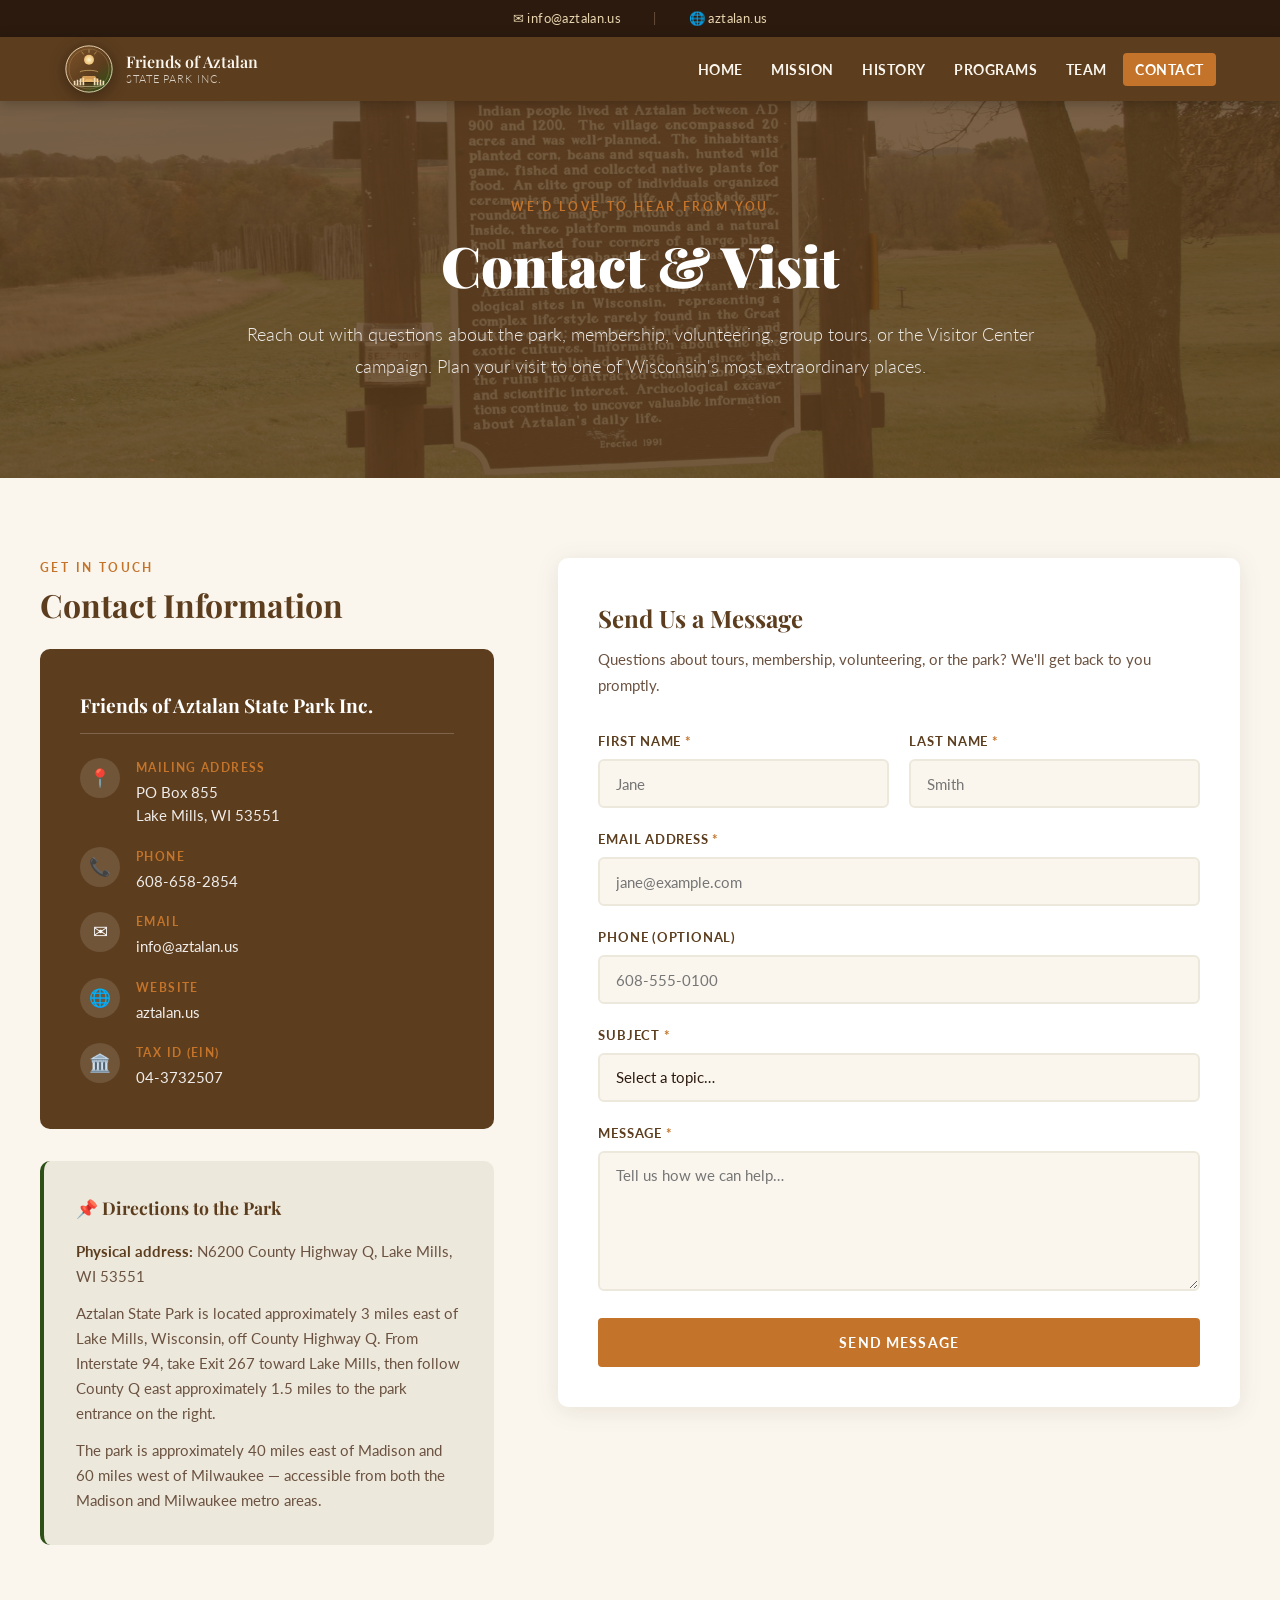
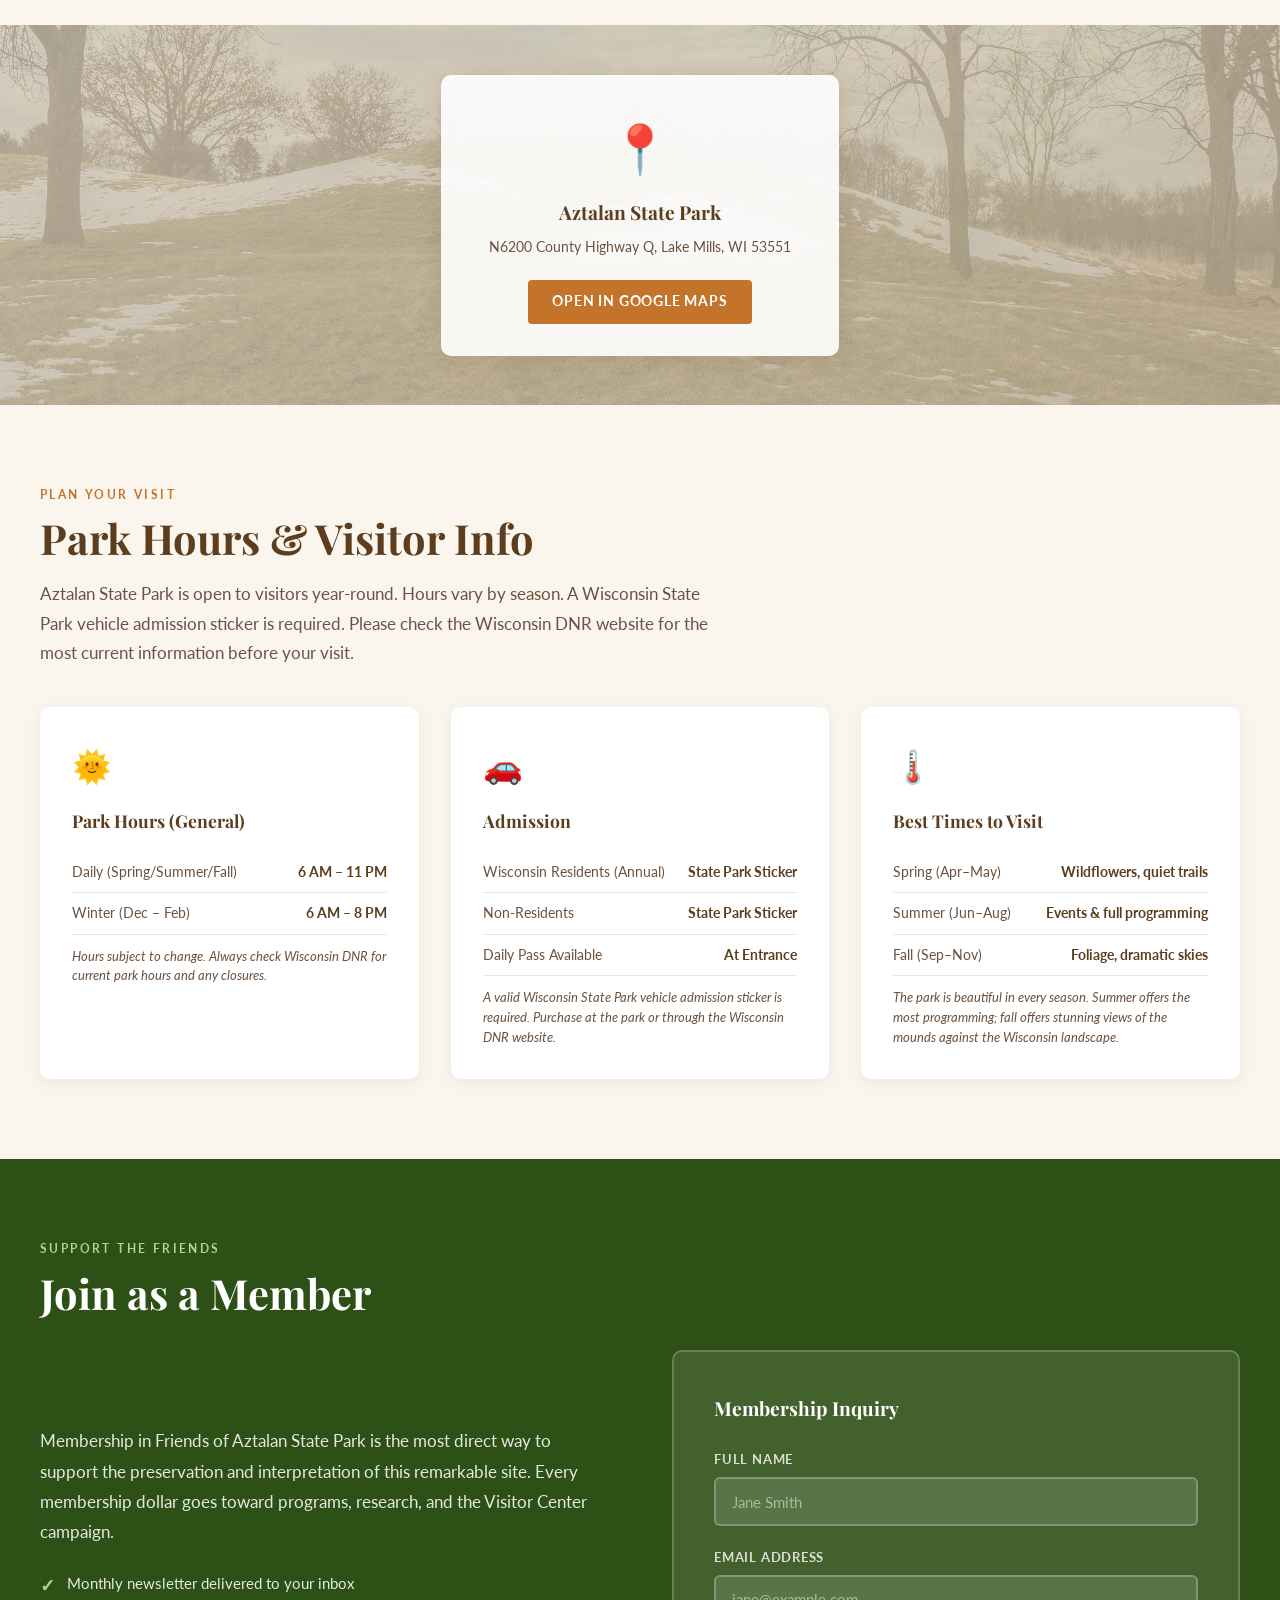
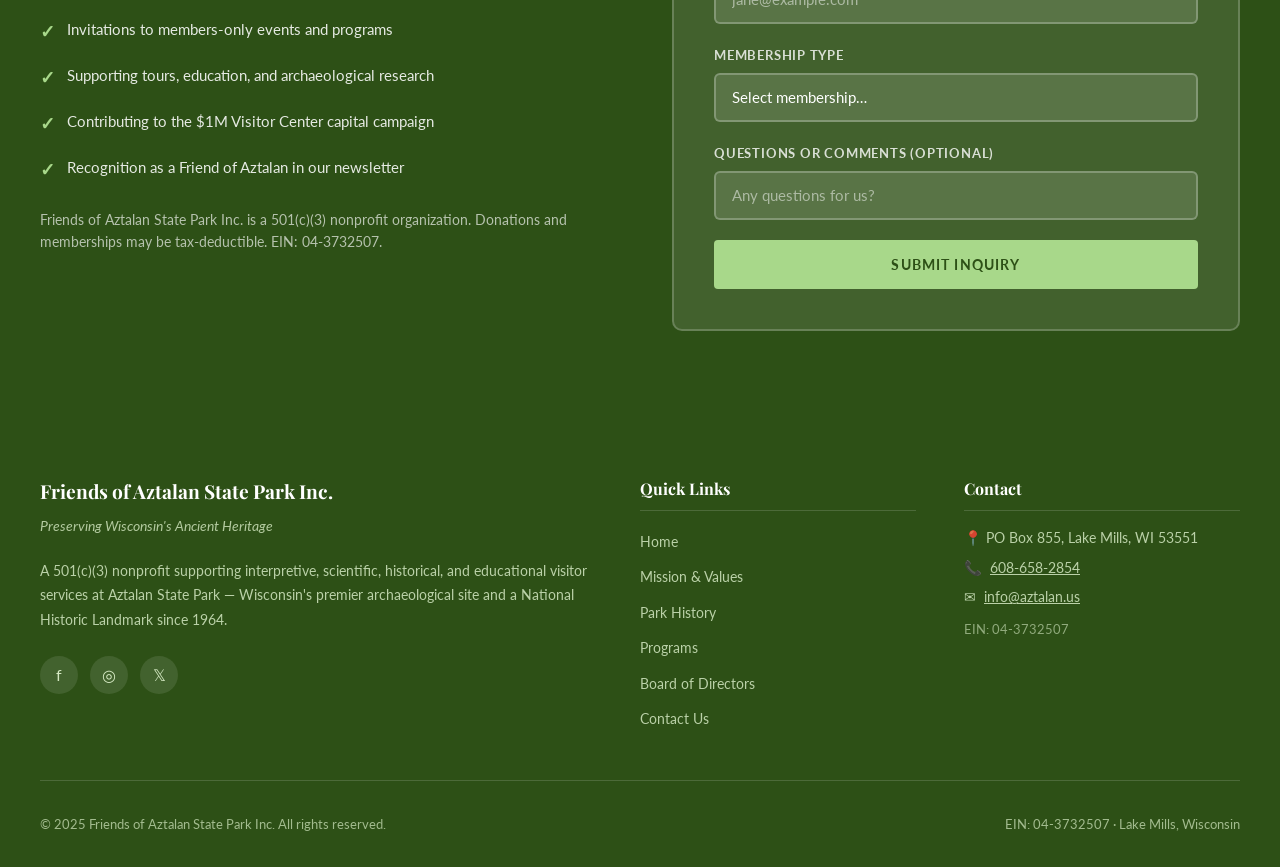
==== commit cacb3c44: "Redesign site logo and update nav branding" ====
--- a/contact.html
+++ b/contact.html
@@ -3,6 +3,7 @@
 <head>
   <meta charset="UTF-8">
   <meta name="viewport" content="width=device-width, initial-scale=1.0">
+  <link rel="icon" type="image/svg+xml" href="assets/images/aztalan-logo.svg">
   <title>Contact &amp; Visit — Friends of Aztalan State Park Inc.</title>
   <meta name="description" content="Contact Friends of Aztalan State Park Inc., get directions to the park, learn about park hours, and join as a member. PO Box 855, Lake Mills, WI 53551.">
   <link rel="preconnect" href="https://fonts.googleapis.com">
@@ -35,7 +36,19 @@
     .nav-wrapper { position: sticky; top: 0; z-index: 1000; background: var(--color-nav); box-shadow: 0 2px 12px rgba(0,0,0,0.25); }
     nav { max-width: 1200px; margin: 0 auto; padding: 0 1.5rem; display: flex; align-items: center; justify-content: space-between; min-height: 64px; }
     .nav-brand { display: flex; align-items: center; gap: 0.75rem; text-decoration: none; color: var(--color-nav-text); }
-    .nav-logo { width: 42px; height: 42px; background: var(--color-accent); border-radius: 50%; display: flex; align-items: center; justify-content: center; font-family: 'Playfair Display', serif; font-size: 1.4rem; font-weight: 700; color: #fff; flex-shrink: 0; }
+    .nav-logo {
+      width: 50px;
+      height: 50px;
+      display: block;
+      flex-shrink: 0;
+      object-fit: contain;
+      filter: drop-shadow(0 3px 8px rgba(0, 0, 0, 0.35));
+      transition: transform 0.25s ease, filter 0.25s ease;
+    }
+    .nav-brand:hover .nav-logo {
+      transform: translateY(-1px) scale(1.04);
+      filter: drop-shadow(0 5px 12px rgba(0, 0, 0, 0.45));
+    }
     .nav-brand-text { font-family: 'Playfair Display', serif; font-size: 1rem; font-weight: 600; line-height: 1.25; color: var(--color-nav-text); }
     .nav-brand-text span { display: block; font-size: 0.7rem; font-family: 'Lato', sans-serif; font-weight: 300; letter-spacing: 0.08em; text-transform: uppercase; opacity: 0.8; }
     .nav-links { display: flex; list-style: none; gap: 0.25rem; align-items: center; }
@@ -338,7 +351,7 @@
   <div class="nav-wrapper">
     <nav>
       <a href="index.html" class="nav-brand">
-        <div class="nav-logo">A</div>
+        <img src="assets/images/aztalan-logo.svg" alt="Friends of Aztalan logo" class="nav-logo">
         <div class="nav-brand-text">
           Friends of Aztalan
           <span>State Park Inc.</span>
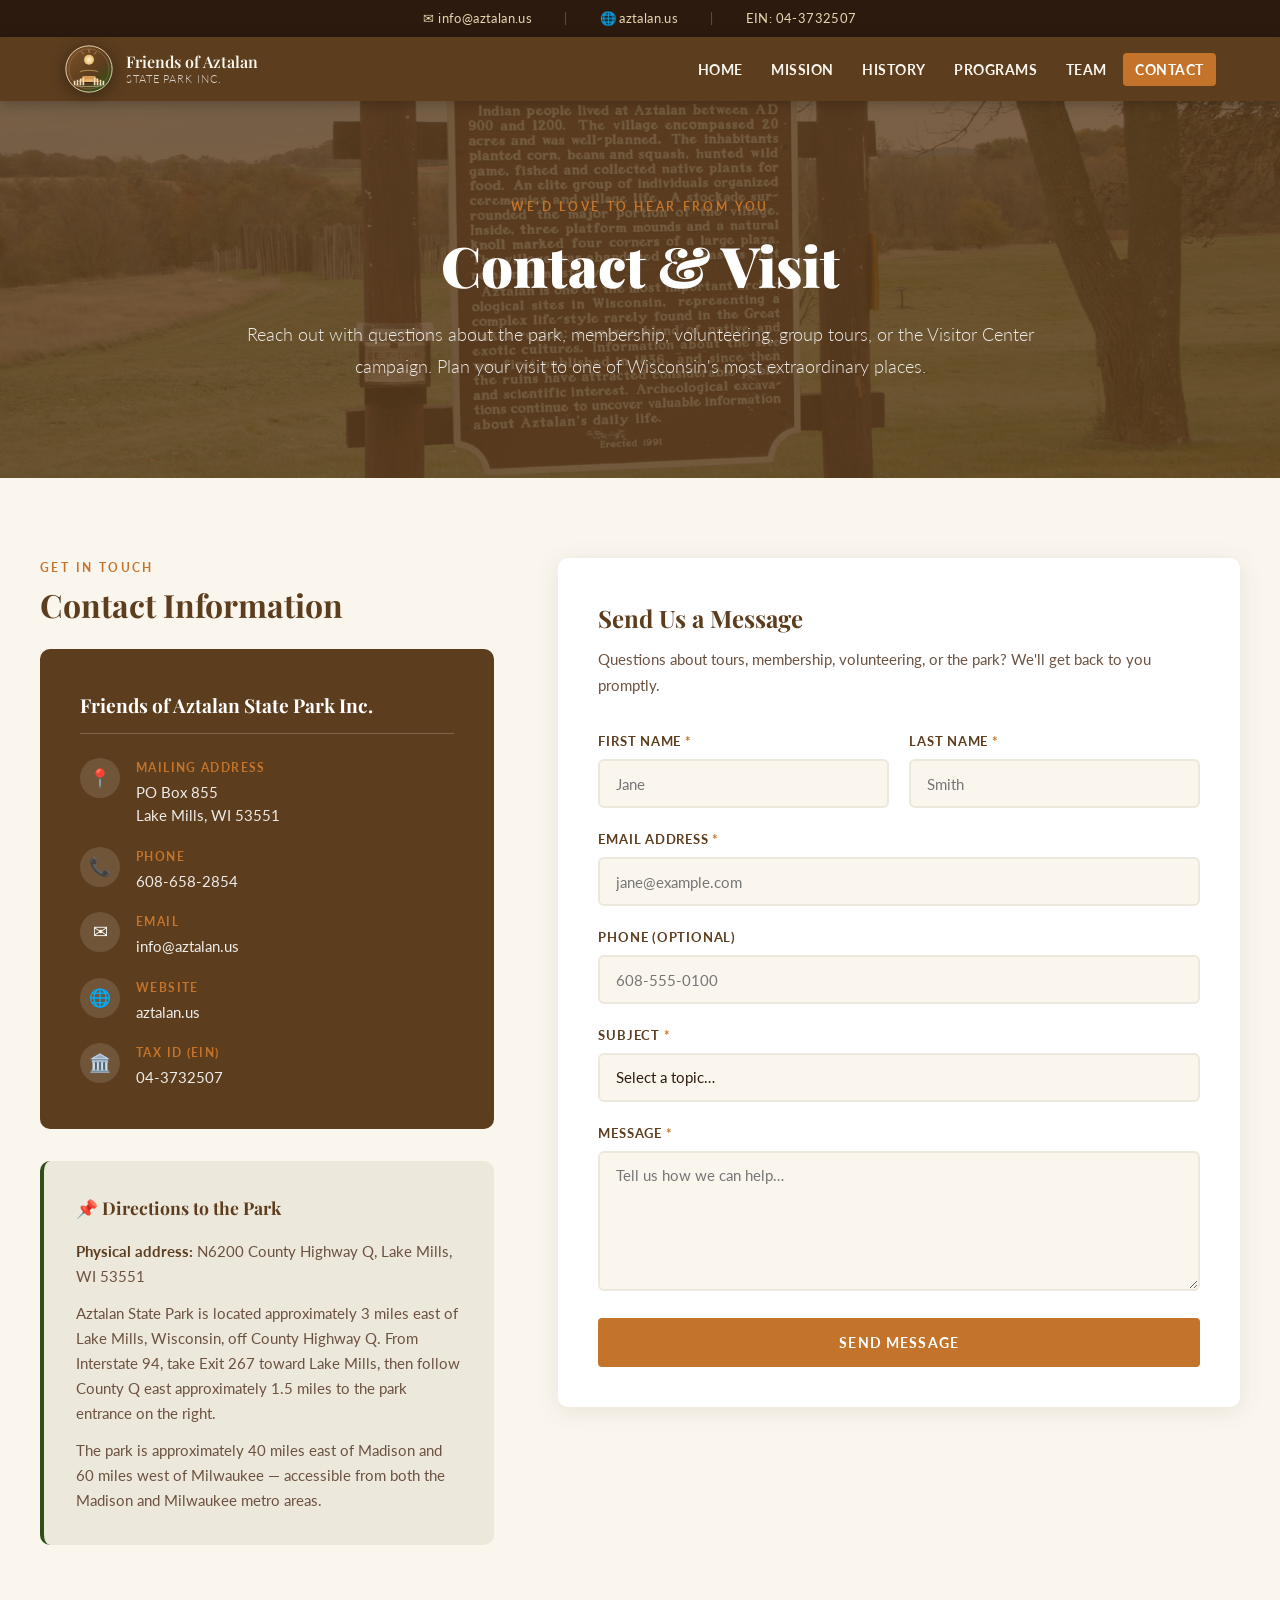
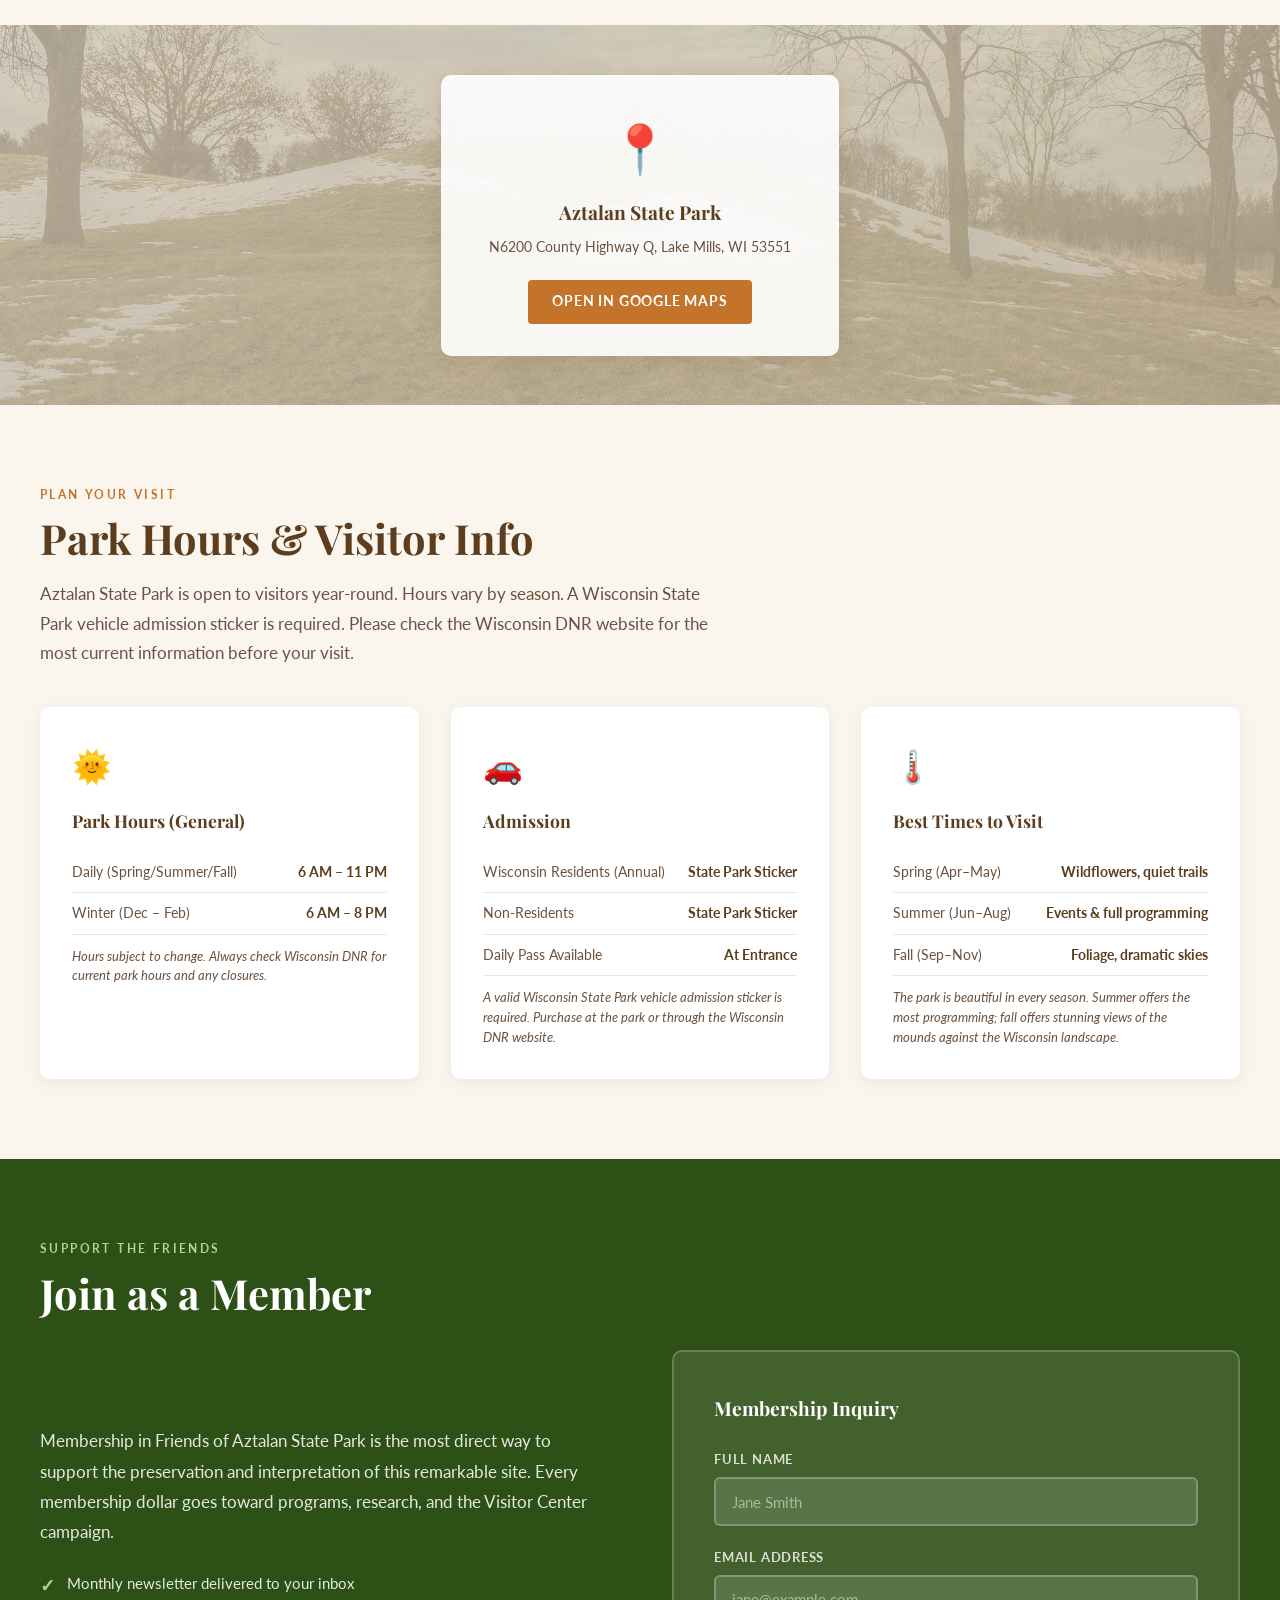
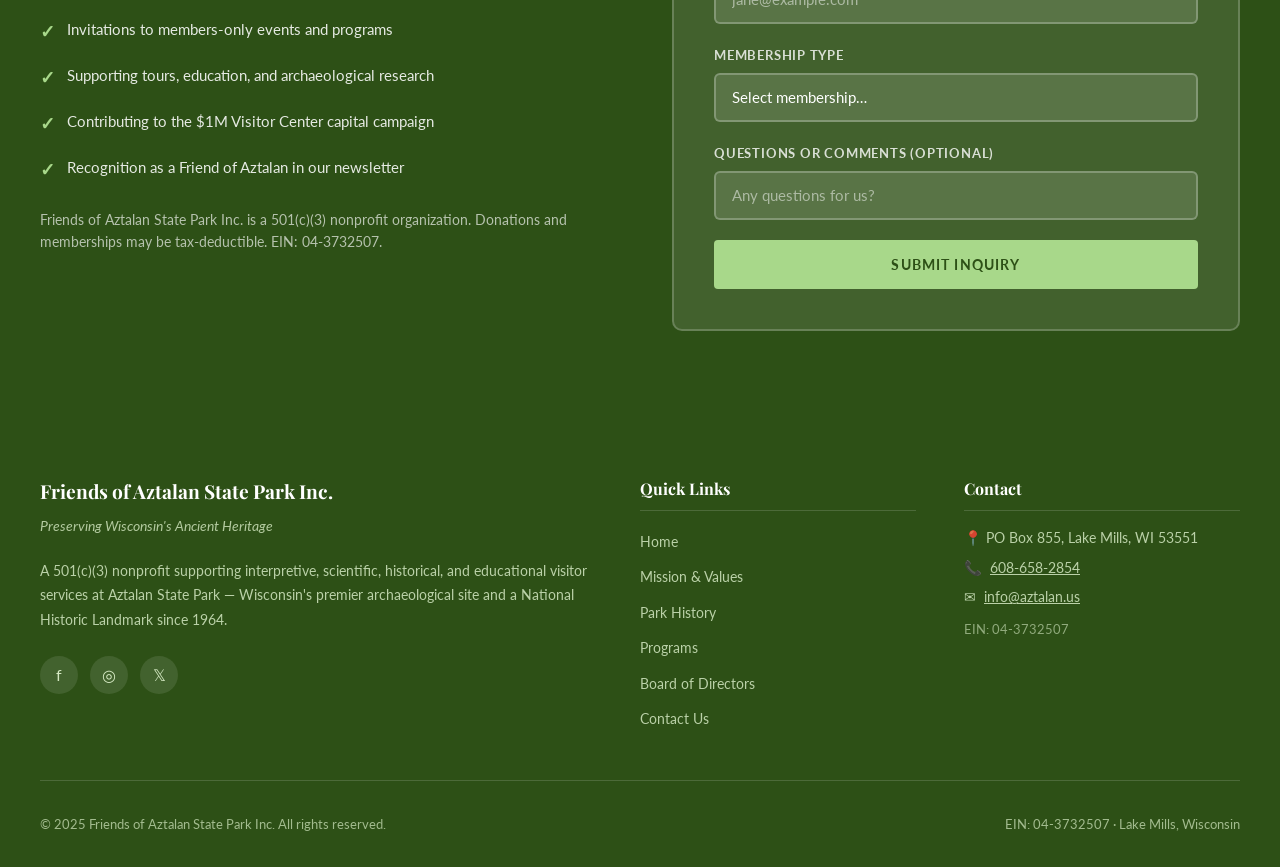
==== commit 2865f390: "Add EIN to top bar across site pages" ====
--- a/contact.html
+++ b/contact.html
@@ -346,6 +346,8 @@
     <a href="mailto:info@aztalan.us">✉ info@aztalan.us</a>
     <span class="top-bar-divider">|</span>
     <a href="https://aztalan.us">🌐 aztalan.us</a>
+    <span class="top-bar-divider">|</span>
+    <span>EIN: 04-3732507</span>
   </div>
 
   <div class="nav-wrapper">
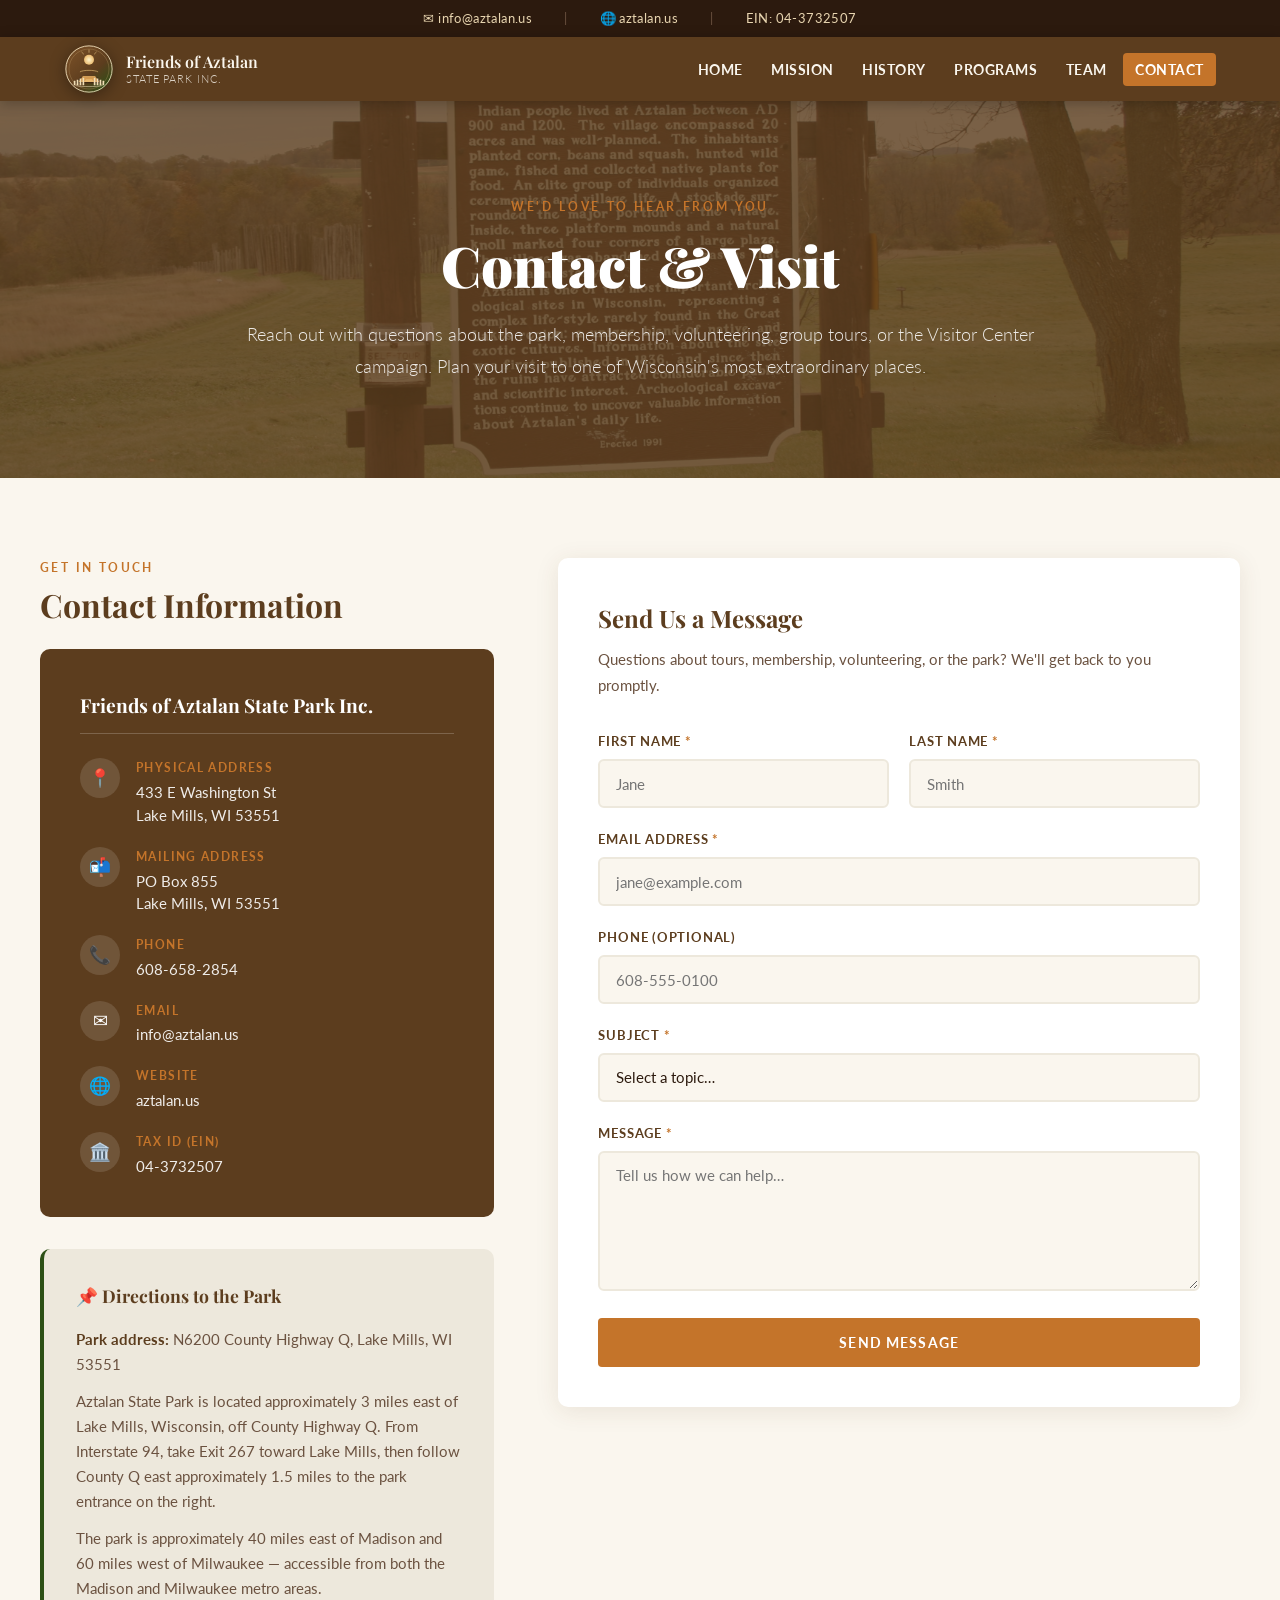
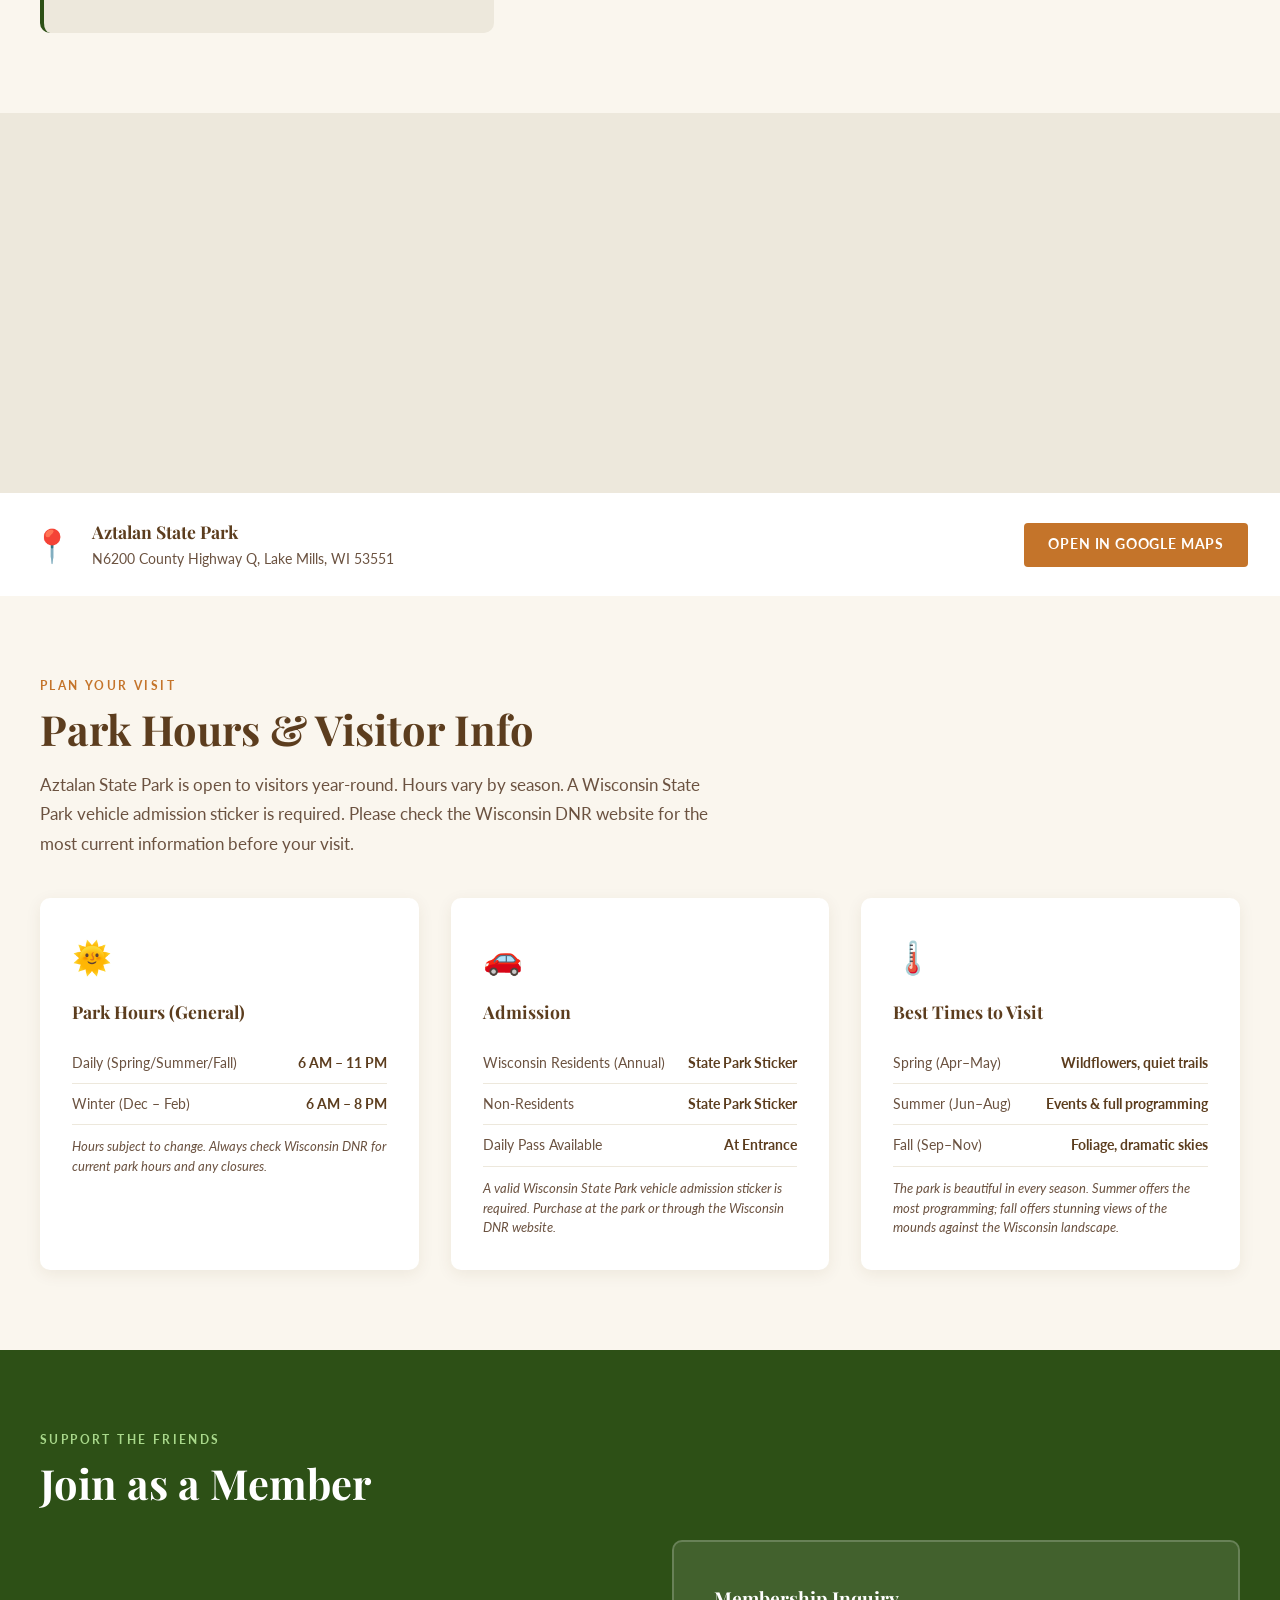
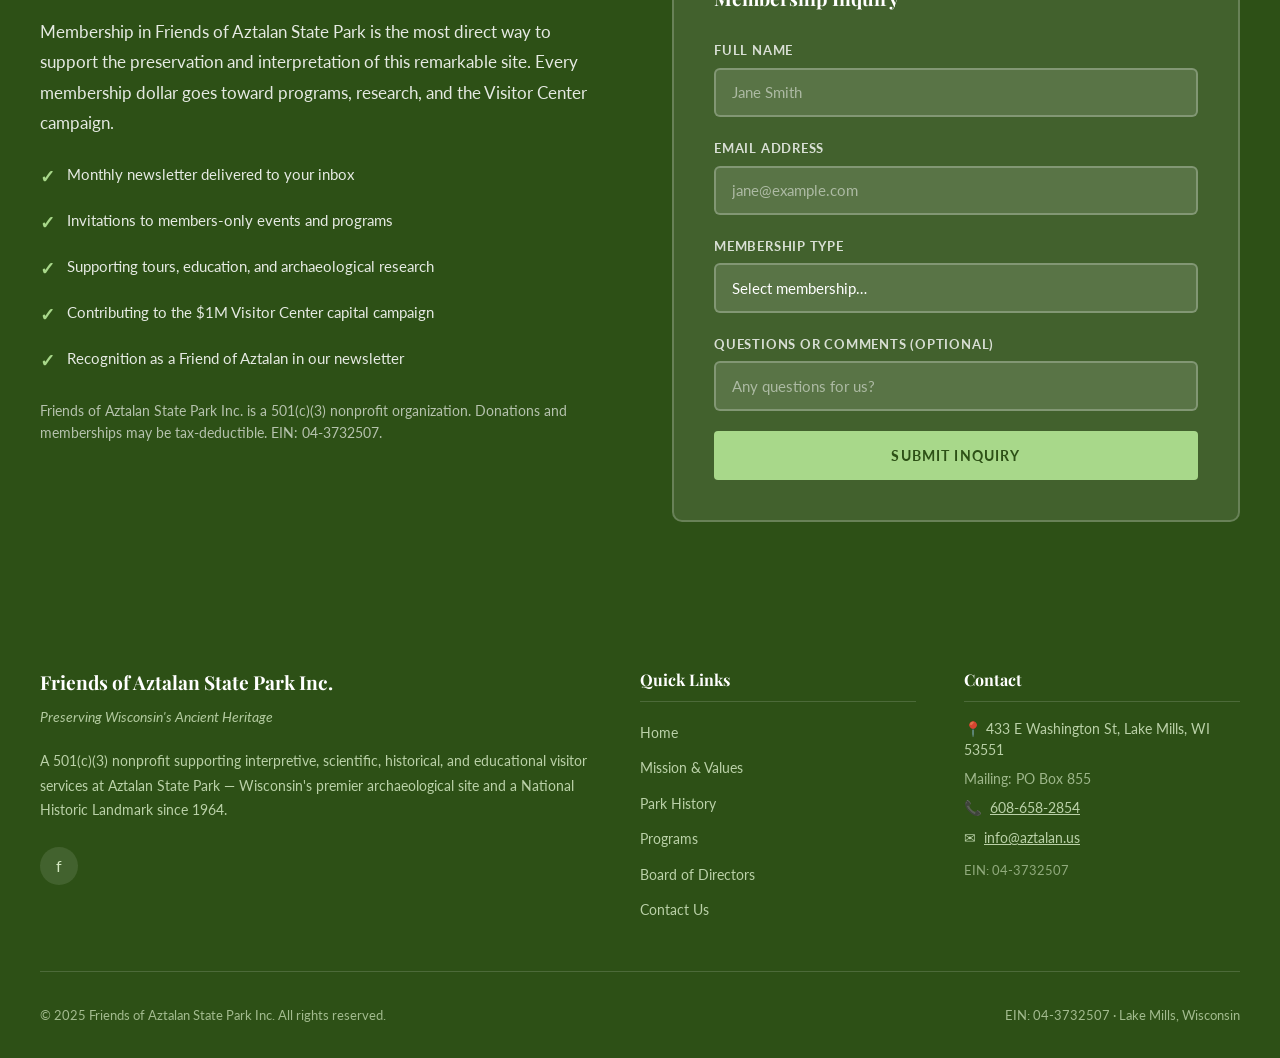
==== commit ed94d204: "Fix broken social links, add physical address, replace fake map placeholder Removes non-functional F" ====
--- a/contact.html
+++ b/contact.html
@@ -211,43 +211,23 @@
       margin-top: 1rem;
     }
 
-    /* MAP PLACEHOLDER */
+    /* MAP */
     .map-section { background: var(--color-bg-alt); padding: 0; }
-    .map-placeholder {
-      width: 100%;
-      height: 380px;
-      background: linear-gradient(135deg, #d4c9b5 0%, #c5b89f 100%);
+    .map-embed { width: 100%; height: 380px; display: block; border: 0; }
+    .map-caption {
       display: flex;
-      flex-direction: column;
+      flex-wrap: wrap;
       align-items: center;
-      justify-content: center;
-      gap: 1rem;
-      color: var(--color-text-light);
-      position: relative;
-      overflow: hidden;
-    }
-    .map-placeholder::before {
-      content: '';
-      position: absolute;
-      inset: 0;
-      background-image: url('assets/images/Clouds_Over_Mounds_At_Aztalan_State_Park_139778941.jpeg');
-      background-size: cover;
-      background-position: center;
-      opacity: 0.2;
-    }
-    .map-placeholder-inner {
-      position: relative;
-      text-align: center;
-      background: rgba(255,255,255,0.9);
-      border-radius: 10px;
-      padding: 2rem 3rem;
-      box-shadow: 0 4px 24px rgba(92,61,30,0.15);
-    }
-    .map-pin { font-size: 3rem; display: block; margin-bottom: 0.5rem; }
-    .map-address { font-family: 'Playfair Display', serif; font-size: 1.2rem; color: var(--color-primary); font-weight: 700; margin-bottom: 0.4rem; }
-    .map-sub { font-size: 0.9rem; color: var(--color-text-light); margin-bottom: 1.25rem; }
+      gap: 1.25rem;
+      padding: 1.5rem 2rem;
+      background: #fff;
+    }
+    .map-pin { font-size: 2rem; line-height: 1; }
+    .map-address { font-family: 'Playfair Display', serif; font-size: 1.1rem; color: var(--color-primary); font-weight: 700; }
+    .map-sub { font-size: 0.9rem; color: var(--color-text-light); }
     .map-link {
       display: inline-block;
+      margin-left: auto;
       background: var(--color-accent);
       color: #fff;
       padding: 0.65rem 1.5rem;
@@ -397,6 +377,13 @@
             <div class="contact-item">
               <div class="contact-item-icon">📍</div>
               <div class="contact-item-body">
+                <div class="contact-item-label">Physical Address</div>
+                <div class="contact-item-value">433 E Washington St<br>Lake Mills, WI 53551</div>
+              </div>
+            </div>
+            <div class="contact-item">
+              <div class="contact-item-icon">📬</div>
+              <div class="contact-item-body">
                 <div class="contact-item-label">Mailing Address</div>
                 <div class="contact-item-value">PO Box 855<br>Lake Mills, WI 53551</div>
               </div>
@@ -433,7 +420,7 @@
 
           <div class="directions-card fade-in fade-in-delay-3">
             <h4>📌 Directions to the Park</h4>
-            <p><strong>Physical address:</strong> N6200 County Highway Q, Lake Mills, WI 53551</p>
+            <p><strong>Park address:</strong> N6200 County Highway Q, Lake Mills, WI 53551</p>
             <p>Aztalan State Park is located approximately 3 miles east of Lake Mills, Wisconsin, off County Highway Q. From Interstate 94, take Exit 267 toward Lake Mills, then follow County Q east approximately 1.5 miles to the park entrance on the right.</p>
             <p>The park is approximately 40 miles east of Madison and 60 miles west of Milwaukee — accessible from both the Madison and Milwaukee metro areas.</p>
           </div>
@@ -494,13 +481,14 @@
 
   <!-- MAP -->
   <div class="map-section">
-    <div class="map-placeholder" role="img" aria-label="Map placeholder showing location of Aztalan State Park">
-      <div class="map-placeholder-inner">
-        <span class="map-pin">📍</span>
+    <iframe class="map-embed" src="https://www.google.com/maps?q=Aztalan+State+Park,+N6200+County+Highway+Q,+Lake+Mills,+WI+53551&output=embed" loading="lazy" referrerpolicy="no-referrer-when-downgrade" title="Map showing the location of Aztalan State Park"></iframe>
+    <div class="map-caption">
+      <span class="map-pin">📍</span>
+      <div>
         <div class="map-address">Aztalan State Park</div>
         <div class="map-sub">N6200 County Highway Q, Lake Mills, WI 53551</div>
-        <a href="https://maps.google.com/?q=Aztalan+State+Park,+N6200+County+Highway+Q,+Lake+Mills,+WI+53551" target="_blank" rel="noopener noreferrer" class="map-link">Open in Google Maps</a>
       </div>
+      <a href="https://maps.google.com/?q=Aztalan+State+Park,+N6200+County+Highway+Q,+Lake+Mills,+WI+53551" target="_blank" rel="noopener noreferrer" class="map-link">Open in Google Maps</a>
     </div>
   </div>
 
@@ -635,9 +623,7 @@
         <p class="footer-tagline">Preserving Wisconsin's Ancient Heritage</p>
         <p class="footer-desc">A 501(c)(3) nonprofit supporting interpretive, scientific, historical, and educational visitor services at Aztalan State Park — Wisconsin's premier archaeological site and a National Historic Landmark since 1964.</p>
         <div class="footer-social">
-          <a href="#" aria-label="Facebook">f</a>
-          <a href="#" aria-label="Instagram">&#9678;</a>
-          <a href="#" aria-label="Twitter">𝕏</a>
+          <a href="https://www.facebook.com/groups/661766400660116/" target="_blank" rel="noopener noreferrer" aria-label="Facebook Group">f</a>
         </div>
       </div>
       <div class="footer-col">
@@ -653,7 +639,8 @@
       </div>
       <div class="footer-col">
         <h4>Contact</h4>
-        <div class="footer-contact-item">📍 PO Box 855, Lake Mills, WI 53551</div>
+        <div class="footer-contact-item">📍 433 E Washington St, Lake Mills, WI 53551</div>
+        <div class="footer-contact-item" style="font-size:0.85rem; opacity:0.8;">Mailing: PO Box 855</div>
         <div class="footer-contact-item">📞 <a href="tel:6086582854" style="color:inherit;">608-658-2854</a></div>
         <div class="footer-contact-item">✉ <a href="mailto:info@aztalan.us" style="color:inherit;">info@aztalan.us</a></div>
         <div class="footer-contact-item" style="margin-top:0.75rem; font-size:0.8rem; opacity:0.7;">EIN: 04-3732507</div>
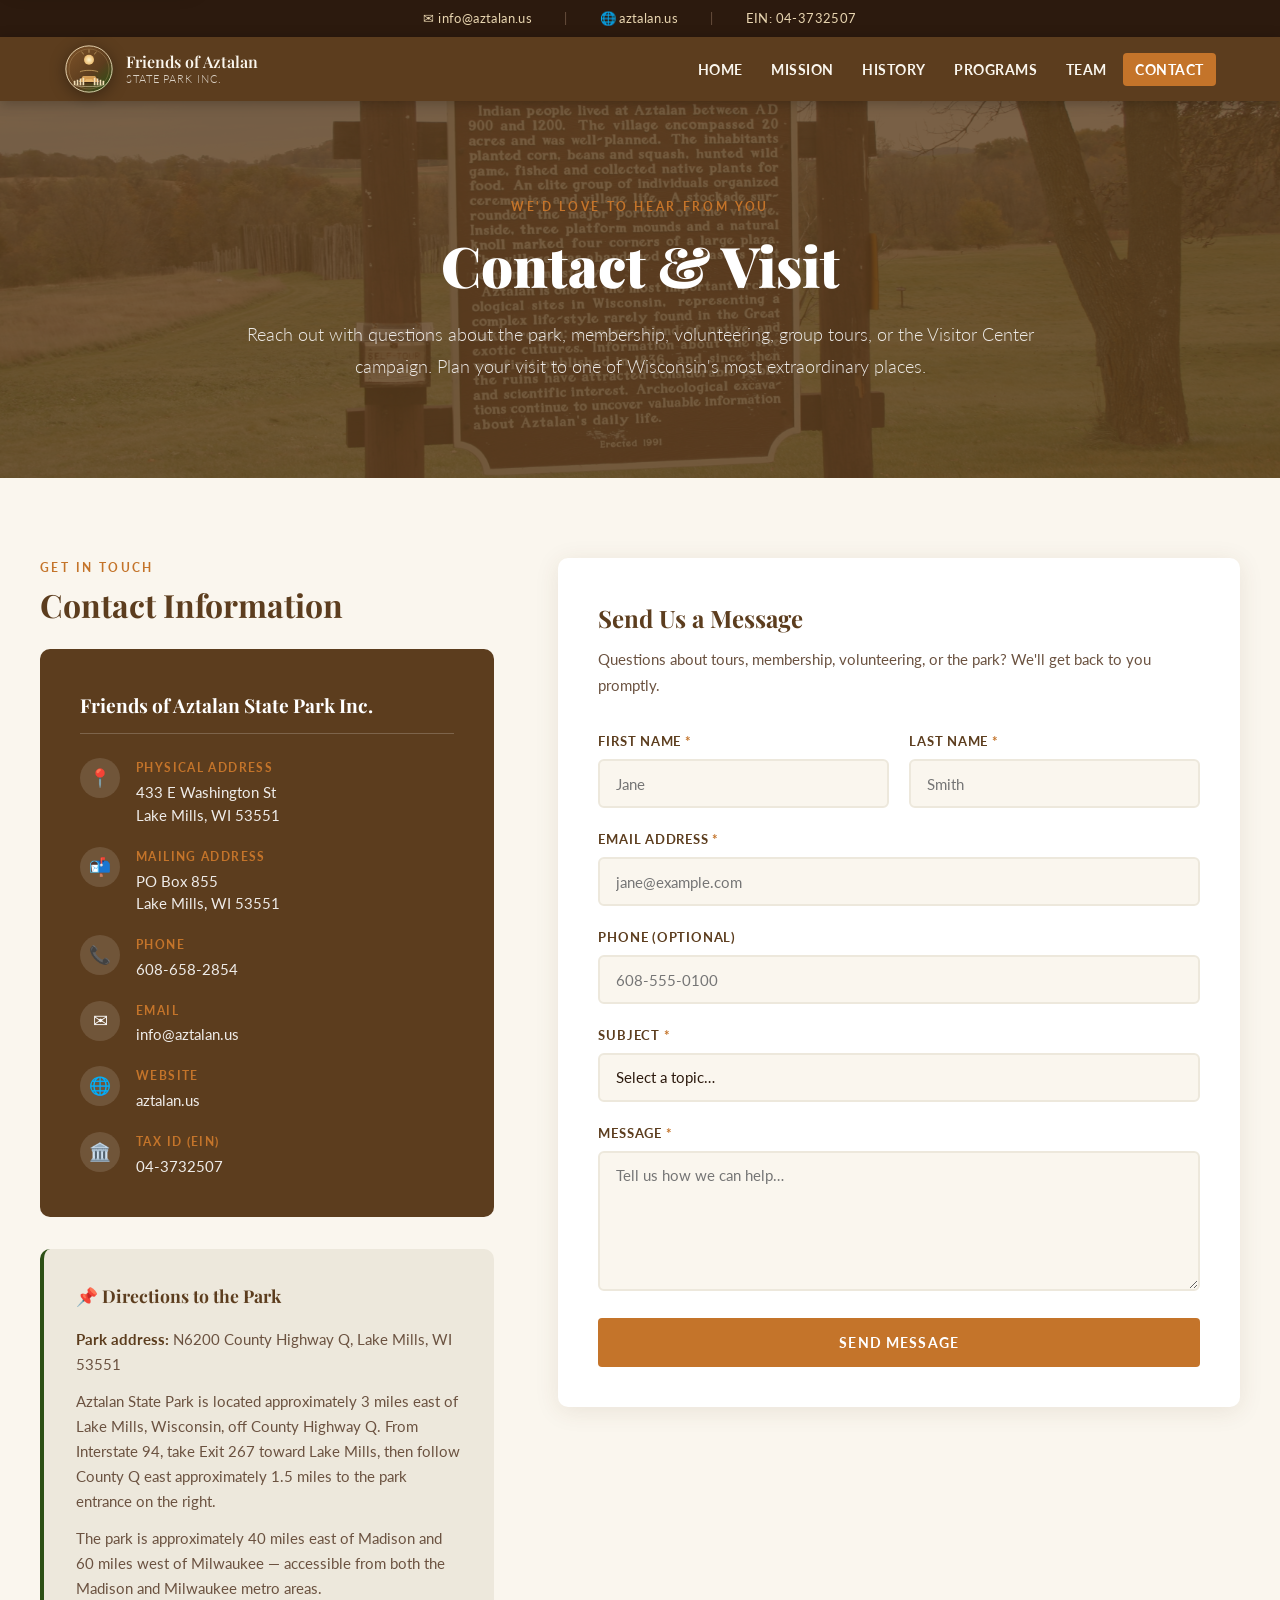
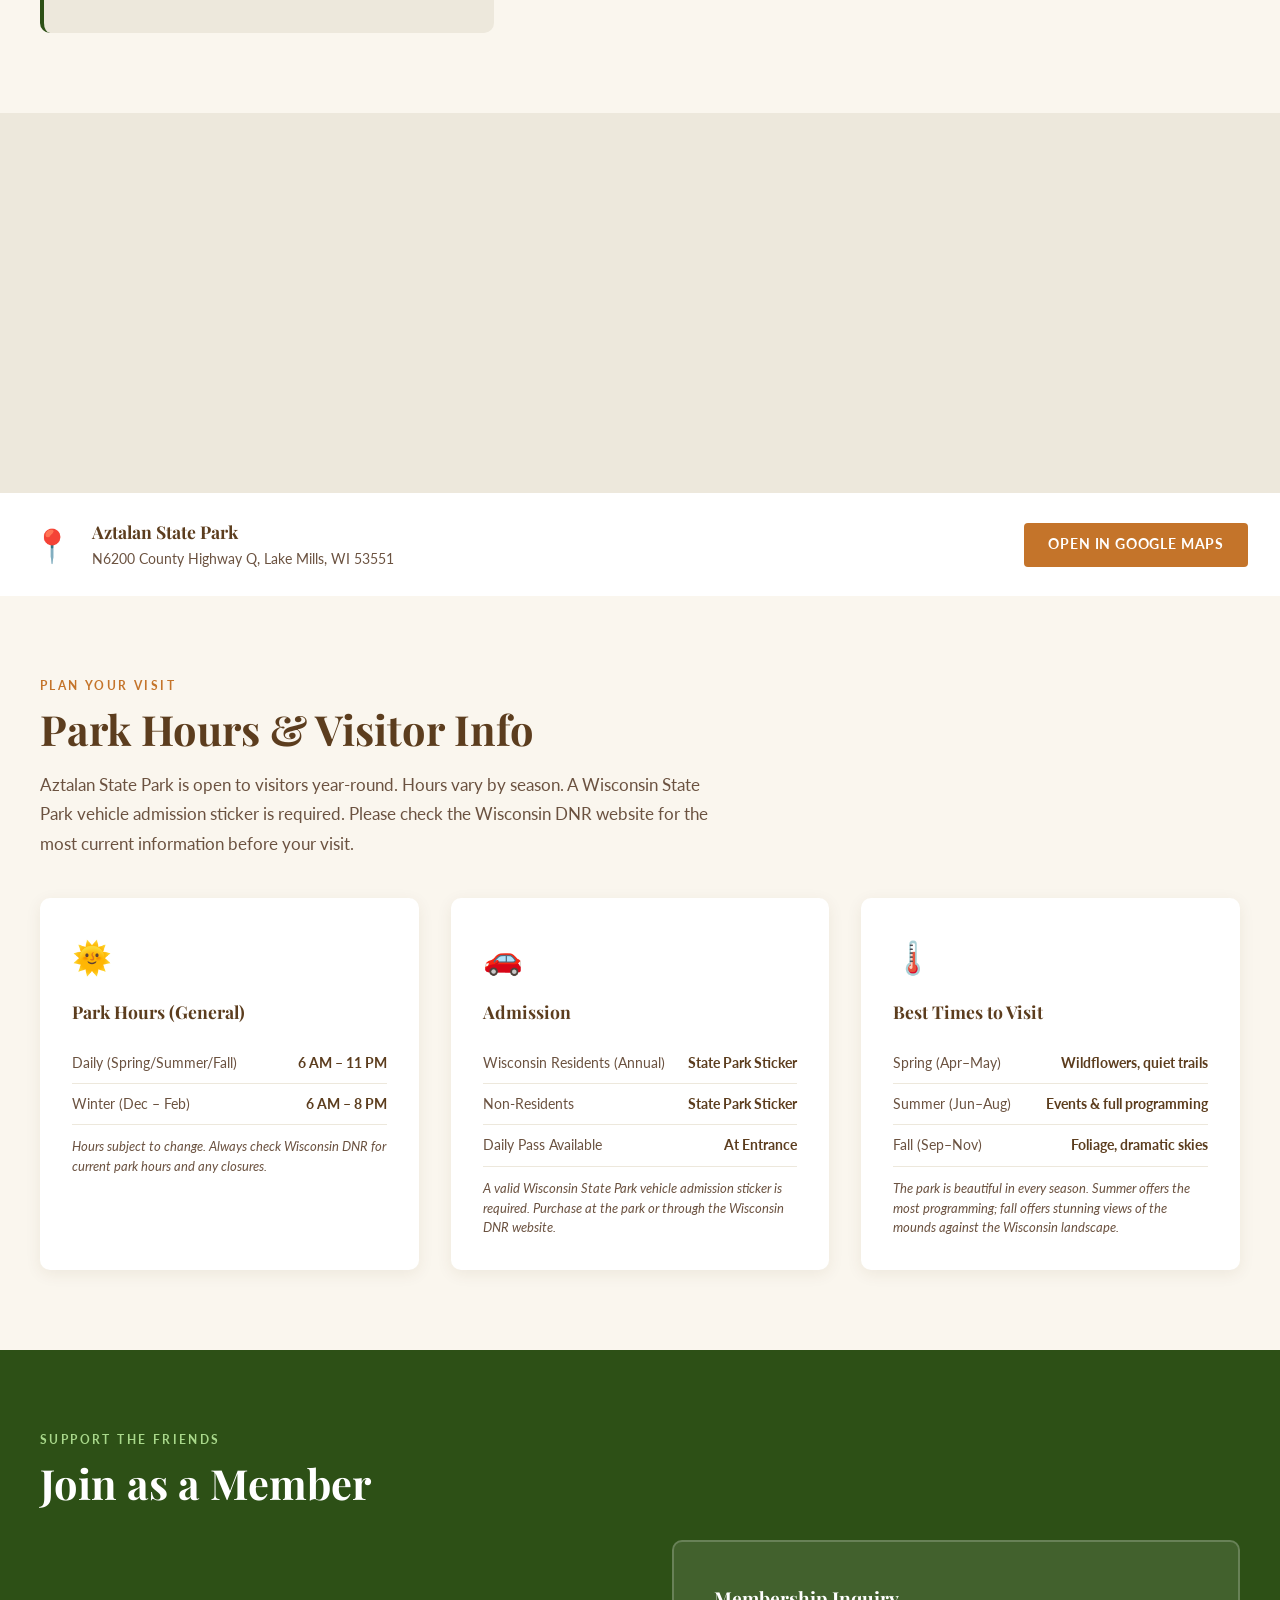
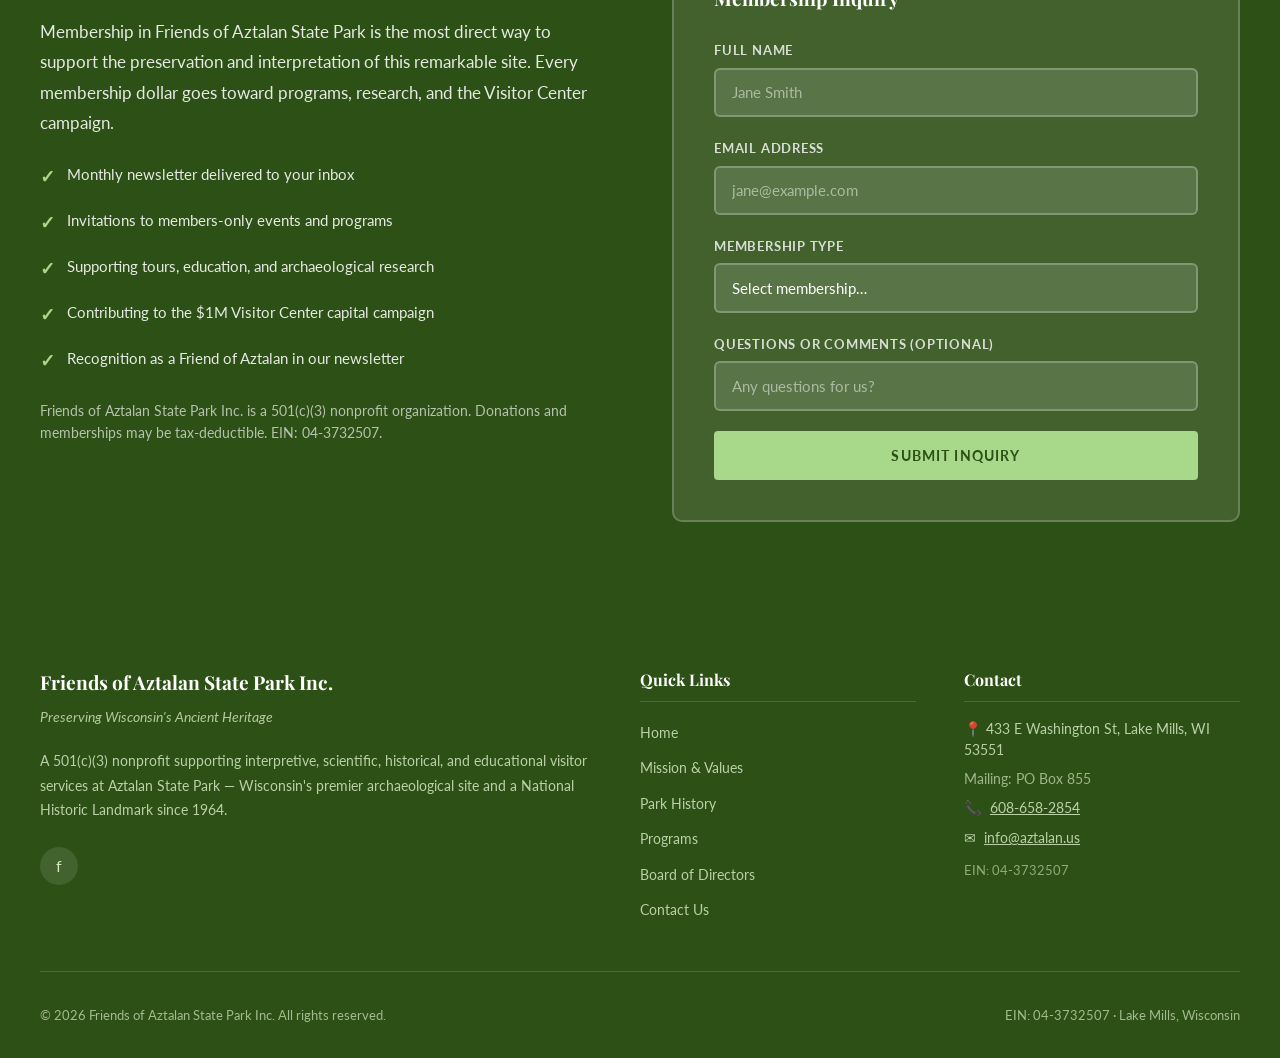
==== commit de860d99: "Improve site accessibility and content freshness" ====
--- a/contact.html
+++ b/contact.html
@@ -9,6 +9,7 @@
   <link rel="preconnect" href="https://fonts.googleapis.com">
   <link rel="preconnect" href="https://fonts.gstatic.com" crossorigin>
   <link href="https://fonts.googleapis.com/css2?family=Playfair+Display:ital,wght@0,400;0,600;0,700;0,900;1,400;1,600&family=Lato:wght@300;400;700&display=swap" rel="stylesheet">
+  <link rel="stylesheet" href="assets/enhancements.css">
   <style>
     :root {
       --color-primary: #5C3D1E;
@@ -321,6 +322,7 @@
   </style>
 </head>
 <body>
+  <a class="skip-link" href="#main-content">Skip to main content</a>
 
   <div class="top-bar">
     <a href="mailto:info@aztalan.us">✉ info@aztalan.us</a>
@@ -339,7 +341,7 @@
           <span>State Park Inc.</span>
         </div>
       </a>
-      <button class="hamburger" id="hamburger" aria-label="Toggle menu" aria-expanded="false">
+      <button class="hamburger" id="hamburger" aria-label="Toggle menu" aria-expanded="false" aria-controls="nav-links">
         <span></span><span></span><span></span>
       </button>
       <ul class="nav-links" id="nav-links">
@@ -348,7 +350,7 @@
         <li><a href="history.html">History</a></li>
         <li><a href="projects.html">Programs</a></li>
         <li><a href="team.html">Team</a></li>
-        <li><a href="contact.html" class="active">Contact</a></li>
+        <li><a href="contact.html" class="active" aria-current="page">Contact</a></li>
       </ul>
     </nav>
   </div>
@@ -364,7 +366,7 @@
   </div>
 
   <!-- CONTACT + FORM -->
-  <section>
+  <section id="main-content" tabindex="-1">
     <div class="container">
       <div class="contact-grid">
 
@@ -430,7 +432,7 @@
         <div class="contact-form-wrap fade-in fade-in-delay-1">
           <h3>Send Us a Message</h3>
           <p>Questions about tours, membership, volunteering, or the park? We'll get back to you promptly.</p>
-          <form id="contact-form" novalidate>
+          <form id="contact-form">
             <div class="form-row">
               <div class="form-group">
                 <label for="fname">First Name <span aria-hidden="true" style="color:var(--color-accent);">*</span></label>
@@ -470,7 +472,7 @@
               <button type="submit" class="btn-submit">Send Message</button>
             </div>
             <div class="form-success" id="form-success" role="alert">
-              ✓ Thank you! Your message has been received. We'll be in touch soon.
+              Your email app is opening with this message ready to send to info@aztalan.us.
             </div>
           </form>
         </div>
@@ -584,18 +586,18 @@
         </div>
         <div class="membership-form-box fade-in fade-in-delay-3">
           <h4>Membership Inquiry</h4>
-          <form id="membership-form" novalidate>
+          <form id="membership-form">
             <div class="form-group">
               <label for="mem-name">Full Name</label>
-              <input type="text" id="mem-name" name="mem-name" placeholder="Jane Smith" autocomplete="name">
+              <input type="text" id="mem-name" name="mem-name" placeholder="Jane Smith" autocomplete="name" required>
             </div>
             <div class="form-group">
               <label for="mem-email">Email Address</label>
-              <input type="email" id="mem-email" name="mem-email" placeholder="jane@example.com" autocomplete="email">
+              <input type="email" id="mem-email" name="mem-email" placeholder="jane@example.com" autocomplete="email" required>
             </div>
             <div class="form-group">
               <label for="mem-type">Membership Type</label>
-              <select id="mem-type" name="mem-type">
+              <select id="mem-type" name="mem-type" required>
                 <option value="" disabled selected>Select membership…</option>
                 <option value="individual">Individual Membership</option>
                 <option value="family">Family Membership</option>
@@ -607,8 +609,8 @@
               <input type="text" id="mem-message" name="mem-message" placeholder="Any questions for us?">
             </div>
             <button type="submit" class="btn-green">Submit Inquiry</button>
-            <div style="display:none;" id="mem-success" role="alert" style="margin-top:1rem; padding:1rem; background:rgba(168,216,138,0.2); border-radius:6px; color:#a8d88a; text-align:center; font-weight:700;">
-              ✓ Thank you! We'll be in touch shortly.
+            <div id="mem-success" role="status" style="display:none; margin-top:1rem; padding:1rem; background:rgba(168,216,138,0.2); border-radius:6px; color:#d4e8c2; text-align:center; font-weight:700;">
+              Your email app is opening with your membership inquiry ready to send.
             </div>
           </form>
         </div>
@@ -647,7 +649,7 @@
       </div>
     </div>
     <div class="footer-bottom">
-      <span>© 2025 Friends of Aztalan State Park Inc. All rights reserved.</span>
+      <span>© <span data-current-year>2026</span> Friends of Aztalan State Park Inc. All rights reserved.</span>
       <span>EIN: 04-3732507 · Lake Mills, Wisconsin</span>
     </div>
   </footer>
@@ -678,34 +680,39 @@
     // Contact form
     document.getElementById('contact-form').addEventListener('submit', function(e) {
       e.preventDefault();
-      const fname = document.getElementById('fname').value.trim();
-      const email = document.getElementById('email').value.trim();
-      const subject = document.getElementById('subject').value;
-      const message = document.getElementById('message').value.trim();
-      if (!fname || !email || !subject || !message) {
-        alert('Please fill in all required fields.');
-        return;
-      }
+      if (!this.reportValidity()) return;
+      const data = new FormData(this);
+      const topic = document.getElementById('subject').selectedOptions[0].text;
+      const body = [
+        `Name: ${data.get('fname')} ${data.get('lname')}`,
+        `Email: ${data.get('email')}`,
+        `Phone: ${data.get('phone') || 'Not provided'}`,
+        '',
+        data.get('message')
+      ].join('\n');
       const success = document.getElementById('form-success');
       success.style.display = 'block';
-      this.reset();
-      setTimeout(() => { success.style.display = 'none'; }, 6000);
+      window.location.href = `mailto:info@aztalan.us?subject=${encodeURIComponent(`Website inquiry: ${topic}`)}&body=${encodeURIComponent(body)}`;
     });
 
     // Membership form
     document.getElementById('membership-form').addEventListener('submit', function(e) {
       e.preventDefault();
-      const name = document.getElementById('mem-name').value.trim();
-      const email = document.getElementById('mem-email').value.trim();
-      if (!name || !email) {
-        alert('Please enter your name and email address.');
-        return;
-      }
+      if (!this.reportValidity()) return;
+      const data = new FormData(this);
+      const level = document.getElementById('mem-type').selectedOptions[0].text;
+      const body = [
+        `Name: ${data.get('mem-name')}`,
+        `Email: ${data.get('mem-email')}`,
+        `Membership interest: ${level}`,
+        '',
+        data.get('mem-message') || 'No additional comments.'
+      ].join('\n');
       const success = document.getElementById('mem-success');
       success.style.display = 'block';
-      this.reset();
-      setTimeout(() => { success.style.display = 'none'; }, 6000);
+      window.location.href = `mailto:info@aztalan.us?subject=${encodeURIComponent(`Membership inquiry: ${level}`)}&body=${encodeURIComponent(body)}`;
     });
   </script>
+  <script src="assets/site.js"></script>
 </body>
 </html>
--- a/assets/enhancements.css
+++ b/assets/enhancements.css
@@ -0,0 +1,47 @@
+.skip-link {
+  position: fixed;
+  top: 0.75rem;
+  left: 0.75rem;
+  z-index: 2000;
+  padding: 0.7rem 1rem;
+  border-radius: 4px;
+  background: #fff;
+  color: #2c1a0e;
+  font-weight: 700;
+  text-decoration: none;
+  box-shadow: 0 6px 20px rgba(0, 0, 0, 0.25);
+  transform: translateY(-160%);
+  transition: transform 0.2s ease;
+}
+
+.skip-link:focus { transform: translateY(0); }
+
+:focus-visible {
+  outline: 3px solid #f2b56b;
+  outline-offset: 3px;
+}
+
+.nav-links a[aria-current="page"] {
+  background: var(--color-accent);
+  color: #fff;
+}
+
+@media (max-width: 700px) {
+  body.menu-open { overflow: hidden; }
+  .nav-links.open { max-height: calc(100vh - 64px); overflow-y: auto; }
+  .top-bar-divider { display: none; }
+}
+
+@media (prefers-reduced-motion: reduce) {
+  html { scroll-behavior: auto; }
+  *, *::before, *::after {
+    animation-duration: 0.01ms !important;
+    animation-iteration-count: 1 !important;
+    scroll-behavior: auto !important;
+    transition-duration: 0.01ms !important;
+  }
+  .fade-in, .hero-eyebrow, .hero h1, .hero-sub, .hero-ctas {
+    opacity: 1 !important;
+    transform: none !important;
+  }
+}
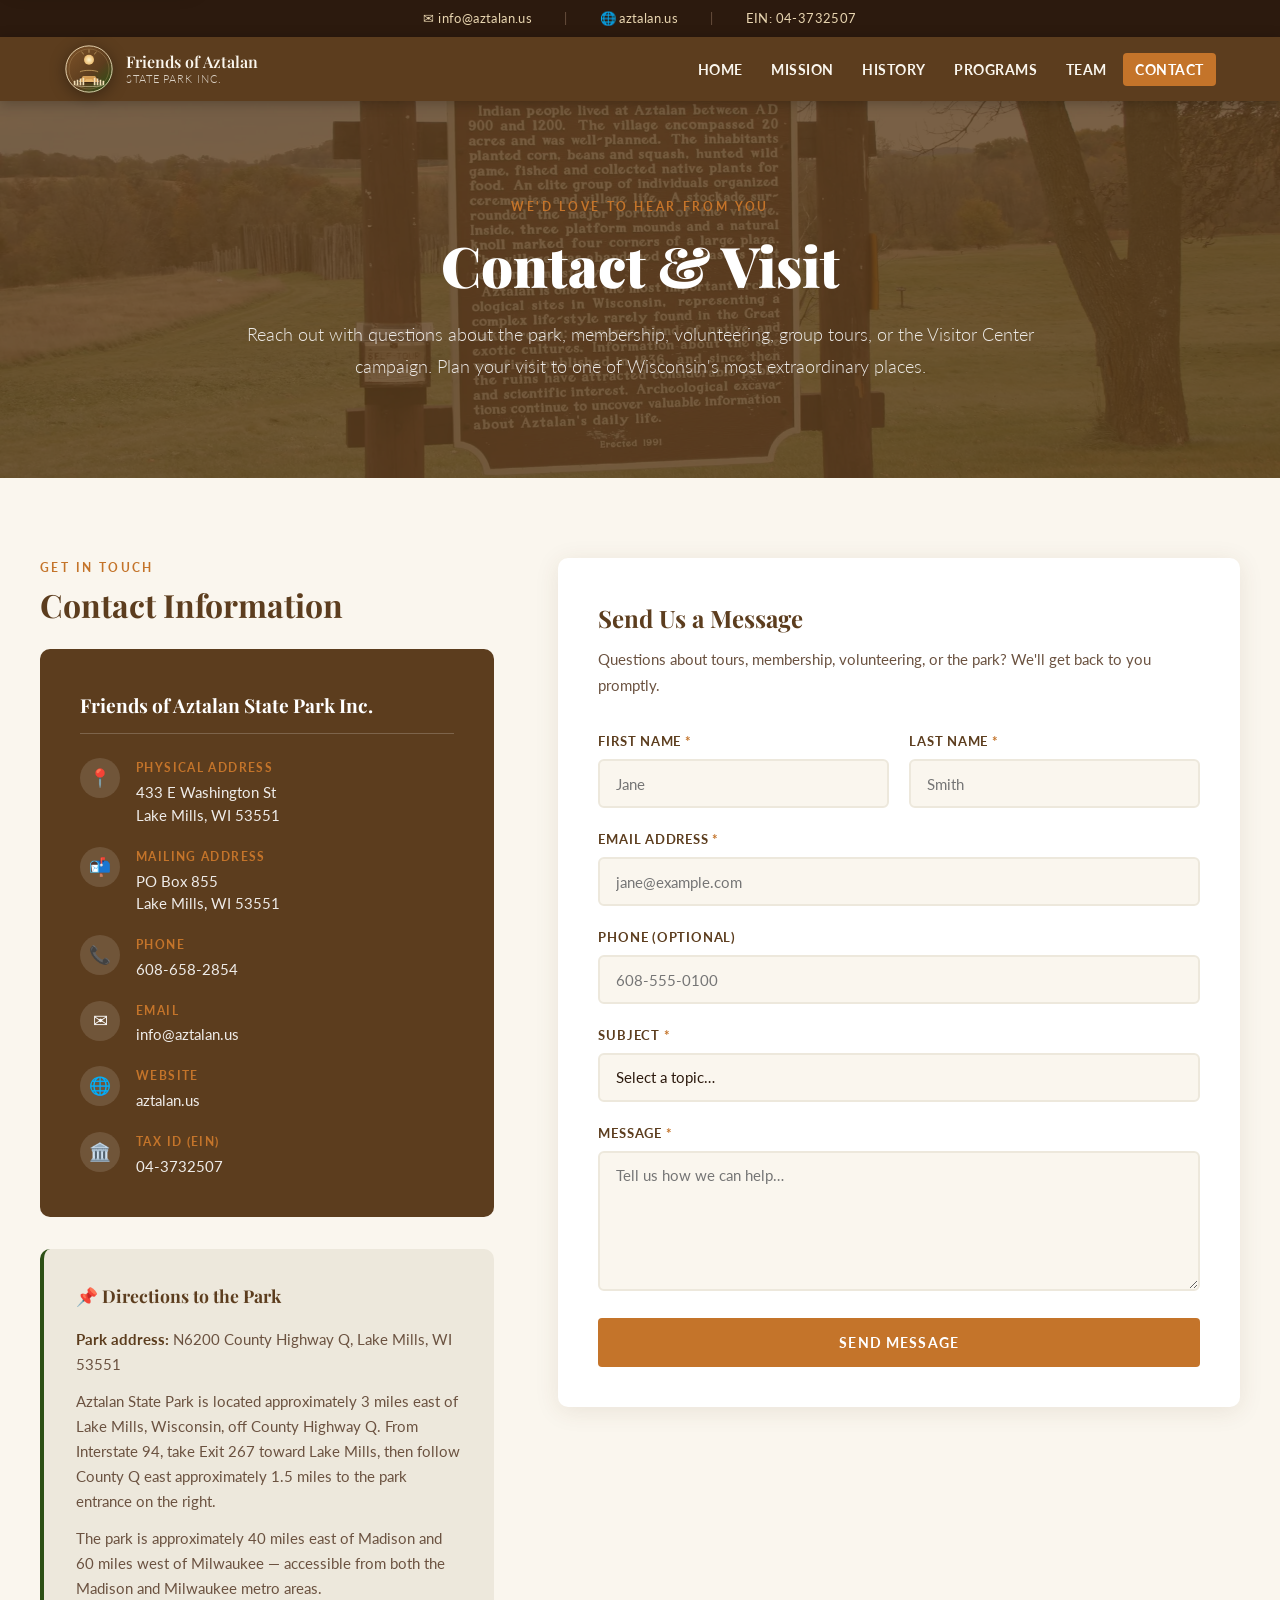
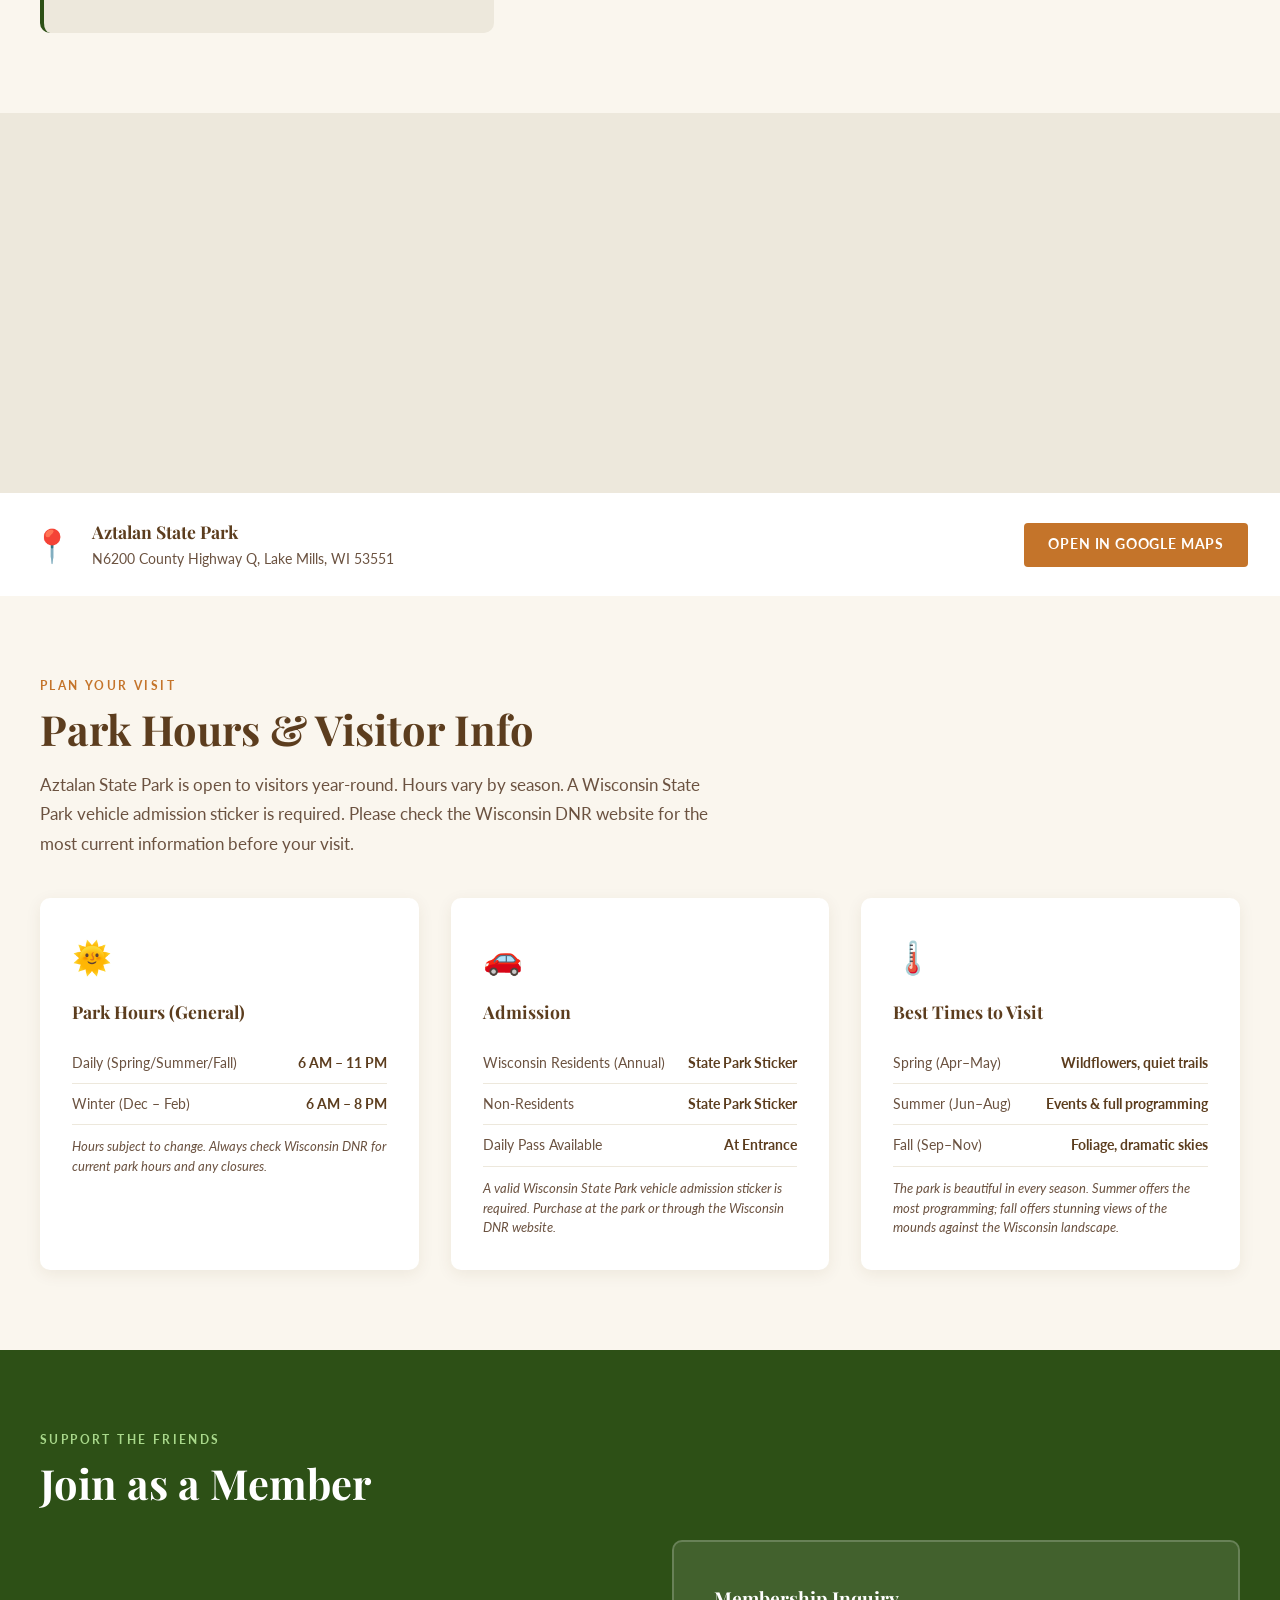
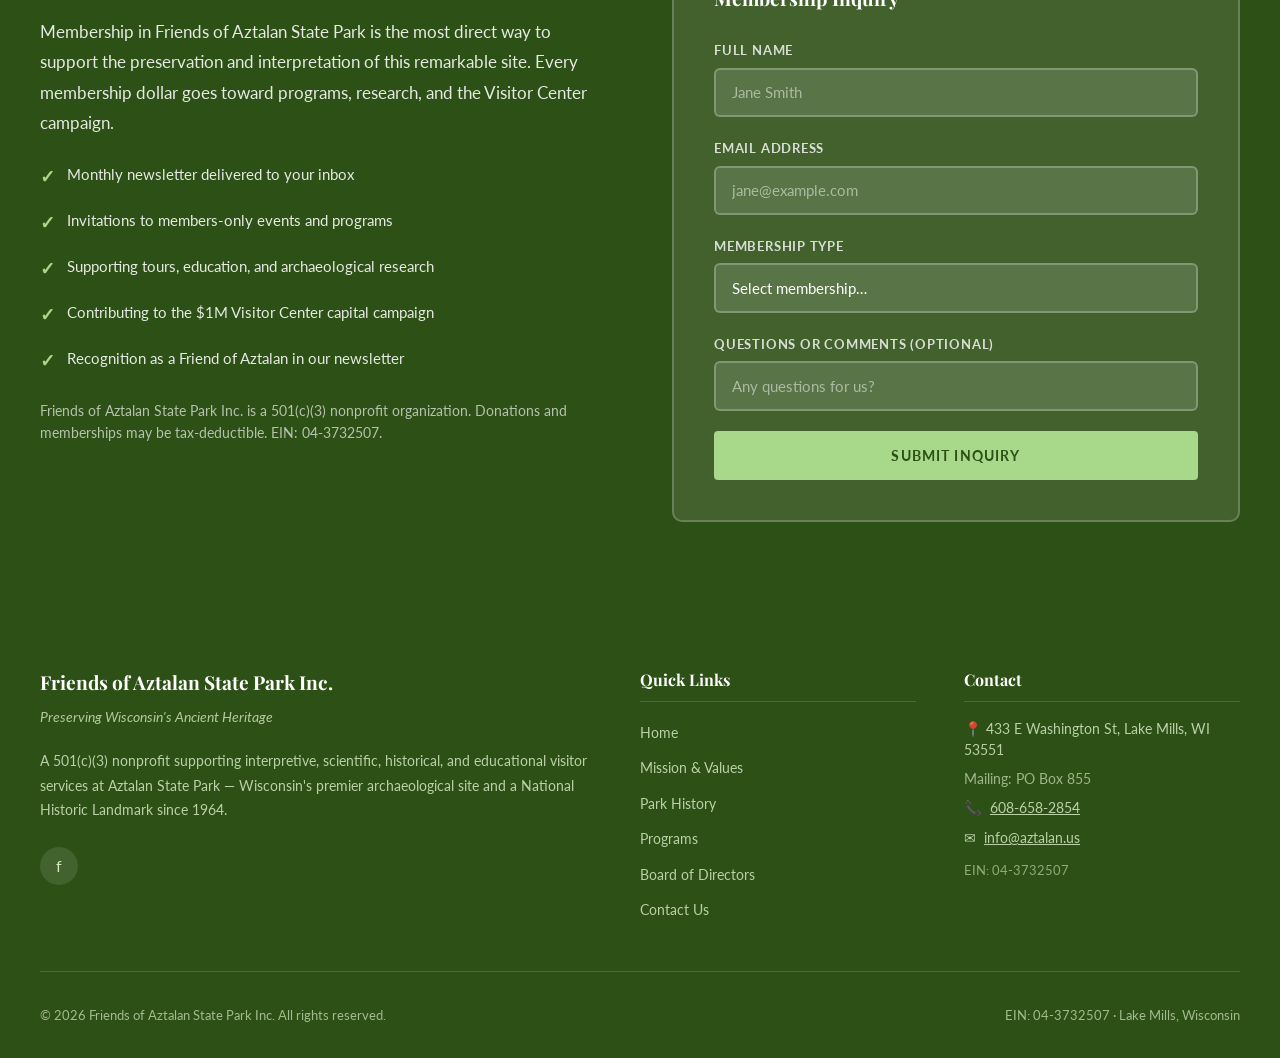
==== commit d59aea63: "Optimize local images for faster loading" ====
--- a/contact.html
+++ b/contact.html
@@ -4,6 +4,7 @@
   <meta charset="UTF-8">
   <meta name="viewport" content="width=device-width, initial-scale=1.0">
   <link rel="icon" type="image/svg+xml" href="assets/images/aztalan-logo.svg">
+  <link rel="preload" as="image" href="assets/images/Aztalan_State_Park_Entrance_Sign.webp" type="image/webp" fetchpriority="high">
   <title>Contact &amp; Visit — Friends of Aztalan State Park Inc.</title>
   <meta name="description" content="Contact Friends of Aztalan State Park Inc., get directions to the park, learn about park hours, and join as a member. PO Box 855, Lake Mills, WI 53551.">
   <link rel="preconnect" href="https://fonts.googleapis.com">
@@ -63,7 +64,7 @@
 
     /* PAGE HERO */
     .page-hero { position: relative; background: var(--color-primary); color: #fff; padding: 6rem 1.5rem; overflow: hidden; }
-    .page-hero-bg { position: absolute; inset: 0; background-image: url('assets/images/Aztalan_State_Park_Entrance_Sign.jpg'); background-size: cover; background-position: center; opacity: 0.18; }
+    .page-hero-bg { position: absolute; inset: 0; background-image: url('assets/images/Aztalan_State_Park_Entrance_Sign.webp'); background-size: cover; background-position: center; opacity: 0.18; }
     .page-hero-content { position: relative; max-width: 800px; margin: 0 auto; text-align: center; }
     .page-hero-label { font-size: 0.75rem; font-weight: 700; letter-spacing: 0.22em; text-transform: uppercase; color: var(--color-accent); margin-bottom: 1rem; display: block; }
     .page-hero h1 { font-family: 'Playfair Display', serif; font-size: clamp(2.2rem, 5vw, 3.5rem); font-weight: 900; line-height: 1.15; margin-bottom: 1.25rem; }
